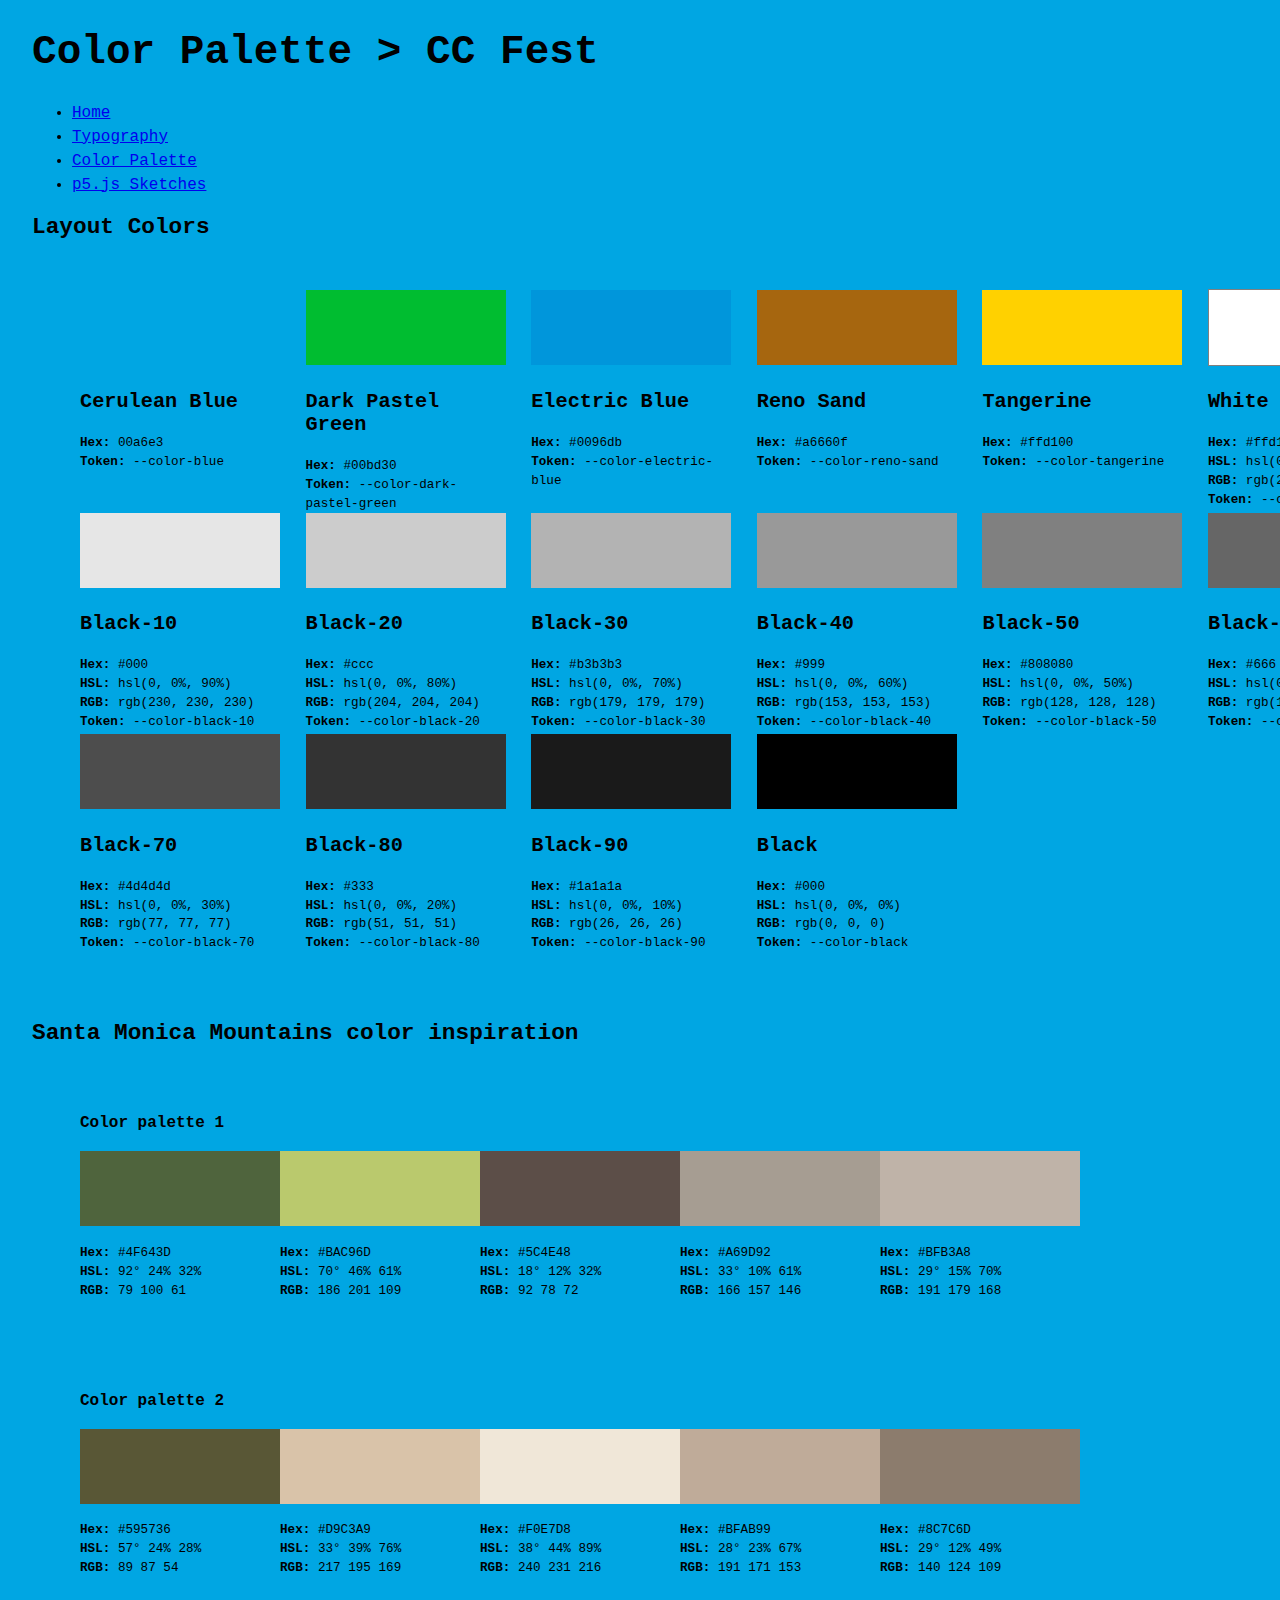
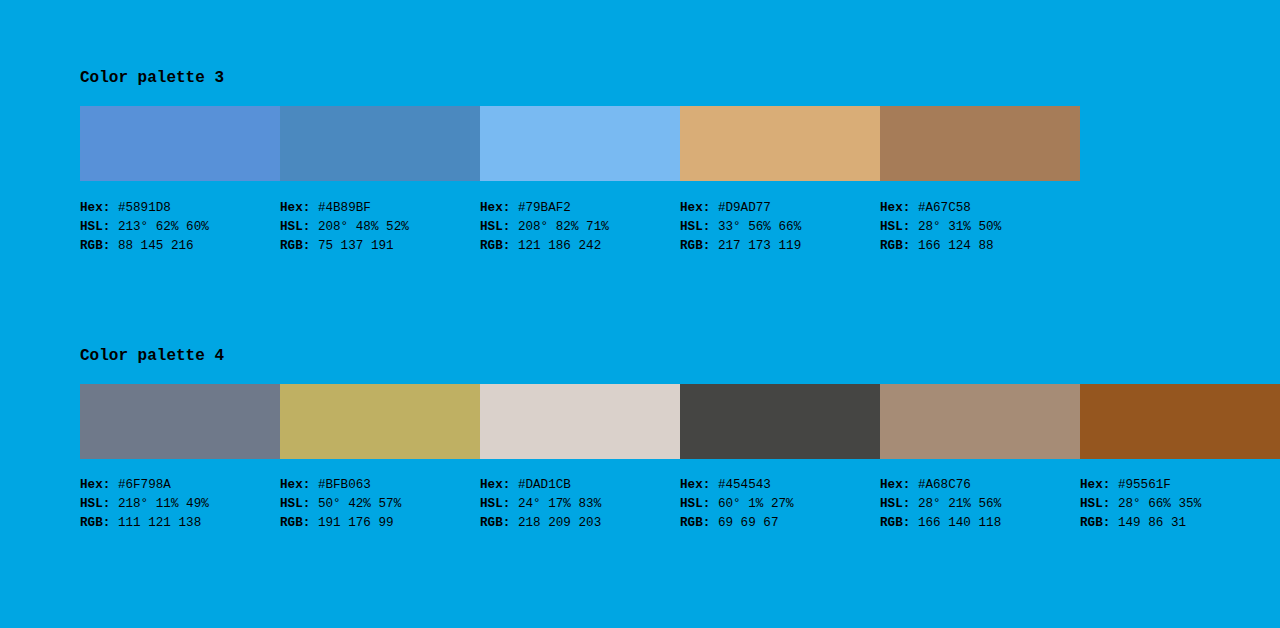
==== color.html @ f203b537 "🏐👙 Checkpoint ./color.html:1792996/14954 ./typography.html:1792996/10833 ./index.html:1792996/474 ./" ====
<!DOCTYPE html>
<html lang="en">

  <head>
    <title>Color Swatch Palette | CC Fest</title>
    <meta charset="utf-8" />
    <meta name="format-detection" content="telephone=no">
    <meta name="viewport" content="width=device-width, initial-scale=1.0" />
    <link rel="stylesheet" href="style.css" />

    <style type="text/css">
      h2:nth-of-type(2) {
        margin-top: 4em;
      }

      .palette-primary {
        display: grid;
        grid-gap: 2vw;
        grid-template-columns: repeat(6, 1fr);
        margin: 3rem;
      }

      .palette-secondary {
        display: grid;
        grid-template-columns: 1fr;
        grid-gap: 2vw;
        margin: 3rem;
      }

      .palette-secondary .palette {
        display: grid;
        row-gap: 2vw;
        grid-template-columns: repeat(6, 1fr);
        
      }

      .swatch {
        align-items: center;
        display: grid;
        grid-gap: 5px;
        grid-template-areas:
          "swatch"
          "values";
        grid-template-columns: 1fr;
        grid-template-rows: 1fr;
        margin-bottom: 1em;
      }

      .swatch:last-child {
        border-bottom: 0;
      }

      .swatch > div:first-child {
        grid-area: swatch;
        height: 75px;
        justify-self: left;
        width: 200px;
      }

      .swatch div:last-child {
        font-size: var(--font-size-x-small);
        grid-area: values;
        height: 100px;
      }


      figure, figcaption {
        margin: 0;
        padding: 0;
      }

      figure img {
        max-width: 300px;
      }

    </style>
  </head>

  <body>
      <header>
          <h1>Color Palette > CC Fest</h1>
          
        </header>
        
        <nav>
          <ul>
            <li><a href="index.html">Home</a></li>
            <li><a href="typography.html">Typography</a></li>
            <li><a href="color.html">Color Palette</a></li>
            <li><a href="sketch.html">p5.js Sketches</a></li>
          </ul>
        </nav>


    <main>

      <h2>Layout Colors</h2>
      
      <div class="palette-primary">

          <div class="swatch">
          <div style="background: var(--color-blue);"></div>
          <div>
            <h3>Cerulean Blue</h3>
            <p><b>Hex: </b>00a6e3<br>
              <b>Token:</b> --color-blue</p>
          </div>
          </div>

          <div class="swatch">
          <div style="background: var(--color-dark-pastel-green);"></div>
          <div>
            <h3>Dark Pastel Green</h3>
            <p><b>Hex: </b>#00bd30<br>
              <b>Token:</b> --color-dark-pastel-green</p>
          </div>
          </div>
        
          <div class="swatch">
          <div style="background: var(--color-electric-blue);"></div>
          <div>
            <h3>Electric Blue</h3>
            <p><b>Hex: </b>#0096db<br>
              <b>Token:</b> --color-electric-blue</p>
          </div>
          </div>
        
          <div class="swatch">
          <div style="background: var(--color-reno-sand);"></div>
          <div>
            <h3>Reno Sand</h3>
            <p><b>Hex: </b>#a6660f<br>
              <b>Token:</b> --color-reno-sand</p>
          </div>
          </div>

          <div class="swatch">
          <div class="swatch--white" style="background: var(--color-tangerine);">
          </div>
          <div>
            <h3>Tangerine</h3>
            <p><b>Hex: </b>#ffd100<br>
              <b>Token:</b> --color-tangerine</p>
          </div>
          </div>

          <div class="swatch">
          <div class="swatch--white" style="background: var(--color-white);border: 1px solid var(--color-black-50);">
          </div>
          <div>
            <h3>White</h3>
            <p><b>Hex: </b>#ffd100<br>
              <b>HSL: </b>hsl(0, 0%, 100%)<br>
              <b>RGB: </b>rgb(255, 255, 255)<br>
              <b>Token:</b> --color-tangerine</p>
          </div>
          </div>

          <div class="swatch">
          <div style="background: var(--color-black-10);"></div>
          <div>
            <h3>Black-10</h3>
            <p><b>Hex: </b>#000<br>
              <b>HSL: </b>hsl(0, 0%, 90%)<br>
              <b>RGB: </b>rgb(230, 230, 230)<br>
              <b>Token:</b> --color-black-10</p>
          </div>
          </div>
        
          <div class="swatch">
          <div style="background: var(--color-black-20);"></div>
          <div>
            <h3>Black-20</h3>
            <p><b>Hex: </b>#ccc<br>
              <b>HSL: </b>hsl(0, 0%, 80%)<br>
              <b>RGB: </b>rgb(204, 204, 204)<br>
              <b>Token:</b> --color-black-20</p>
          </div>
          </div>

          <div class="swatch">
          <div style="background: var(--color-black-30);"></div>
          <div>
            <h3>Black-30</h3>
            <p><b>Hex: </b>#b3b3b3<br>
              <b>HSL: </b>hsl(0, 0%, 70%)<br>
              <b>RGB: </b>rgb(179, 179, 179)<br>
              <b>Token:</b> --color-black-30</p>
          </div>
          </div>

          <div class="swatch">
          <div style="background: var(--color-black-40);"></div>
          <div>
            <h3>Black-40</h3>
            <p><b>Hex: </b>#999<br>
              <b>HSL: </b>hsl(0, 0%, 60%)<br>
              <b>RGB: </b>rgb(153, 153, 153)<br>
              <b>Token:</b> --color-black-40</p>
          </div>
          </div>

          <div class="swatch">
          <div style="background: var(--color-black-50);"></div>
          <div>
            <h3>Black-50</h3>
            <p><b>Hex: </b>#808080<br>
              <b>HSL: </b>hsl(0, 0%, 50%)<br>
              <b>RGB: </b>rgb(128, 128, 128)<br>
              <b>Token:</b> --color-black-50</p>
          </div>
          </div>

          <div class="swatch">
          <div style="background: var(--color-black-60);"></div>
          <div>
            <h3>Black-60</h3>
            <p><b>Hex: </b>#666<br>
              <b>HSL: </b>hsl(0, 0%, 40%)<br>
              <b>RGB: </b>rgb(102, 102, 102)<br>
              <b>Token:</b> --color-black-40</p>
          </div>
          </div>

          <div class="swatch">
          <div style="background: var(--color-black-70);"></div>
          <div>
            <h3>Black-70</h3>
            <p><b>Hex: </b>#4d4d4d<br>
              <b>HSL: </b>hsl(0, 0%, 30%)<br>
              <b>RGB: </b>rgb(77, 77, 77)<br>
              <b>Token:</b> --color-black-70</p>
          </div>
          </div>

          <div class="swatch">
          <div style="background: var(--color-black-80);"></div>
          <div>
            <h3>Black-80</h3>
            <p><b>Hex: </b>#333<br>
              <b>HSL: </b>hsl(0, 0%, 20%)<br>
              <b>RGB: </b>rgb(51, 51, 51)<br>
              <b>Token:</b> --color-black-80</p>
          </div>
          </div>

          <div class="swatch">
          <div style="background: var(--color-black-90);"></div>
          <div>
            <h3>Black-90</h3>
            <p><b>Hex: </b>#1a1a1a<br>
              <b>HSL: </b>hsl(0, 0%, 10%)<br>
              <b>RGB: </b>rgb(26, 26, 26)<br>
              <b>Token:</b> --color-black-90</p>
          </div>
          </div>

          <div class="swatch">
          <div style="background: var(--color-black);"></div>
          <div>
            <h3>Black</h3>
            <p><b>Hex: </b>#000<br>
              <b>HSL: </b>hsl(0, 0%, 0%)<br>
              <b>RGB: </b>rgb(0, 0, 0)<br>
              <b>Token:</b> --color-black</p>
          </div>
          </div>

      </div>
 

      <h2>Santa Monica Mountains color inspiration</h2>
      <div class="palette-secondary">
      
      <figure>
        <img src="assets/sm-colors-1.jpg" alt="" />
        <figcaption>
          <p><b>Color palette 1</b></p>
          <section class="palette">
            <div class="swatch">
              <div style="background: #4F643D;"></div>
              <div>
                <p> <b>Hex: </b>#4F643D<br>
                  <b>HSL: </b>92° 24% 32%<br>
                  <b>RGB: </b>79 100 61</p>
              </div>
            </div>
            <div class="swatch">
              <div style="background: #BAC96D;"></div>
              <div>
                <p> <b>Hex: </b>#BAC96D<br>
                  <b>HSL: </b>70° 46% 61%<br>
                  <b>RGB: </b>186 201 109 </p>
              </div>
            </div>
            <div class="swatch">
              <div style="background: #5C4E48;"></div>
              <div>
                <p> <b>Hex: </b>#5C4E48<br>
                  <b>HSL: </b>18° 12% 32%<br>
                  <b>RGB: </b>92 78 72</p>
              </div>
            </div>
            <div class="swatch">
              <div style="background: #A69D92;"></div>
              <div>
                <p><b>Hex: </b>#A69D92<br>
                  <b>HSL: </b>33° 10% 61%<br>
                  <b>RGB: </b>166 157 146</p>
              </div>
            </div>
            <div class="swatch">
              <div style="background: #BFB3A8;"></div>
              <div>
                <p> <b>Hex: </b>#BFB3A8<br>
                  <b>HSL: </b>29° 15% 70%<br>
                  <b>RGB: </b>191 179 168</p>
              </div>
            </div>
          </section>
        </figcaption>
      </figure>
     
      <figure>
        <img src="assets/sm-colors-2.jpg" alt="">
        <figcaption>
          <p><b>Color palette 2</b></p>
          <section class="palette">
            <div class="swatch">
              <div style="background: #595736;"></div>
              <div>
                <p><b>Hex: </b>#595736<br>
                  <b>HSL: </b>57° 24% 28%<br>
                  <b>RGB: </b>89 87 54</p>
              </div>
            </div>
            <div class="swatch">
              <div style="background: #D9C3A9;"></div>
              <div>
                <p> <b>Hex: </b>#D9C3A9<br>
                  <b>HSL: </b>33° 39% 76%<br>
                  <b>RGB: </b>217 195 169</p>
              </div>
            </div>
            <div class="swatch">
              <div style="background: #F0E7D8;"></div>
              <div>
                <p> <b>Hex: </b>#F0E7D8<br>
                  <b>HSL: </b>38° 44% 89%<br>
                  <b>RGB: </b>240 231 216</p>
              </div>
            </div>
            <div class="swatch">
              <div style="background: #BFAB99;"></div>
              <div>
                <p> <b>Hex: </b>#BFAB99<br>
                  <b>HSL: </b>28° 23% 67%<br>
                  <b>RGB: </b>191 171 153</p>
              </div>
            </div>
            <div class="swatch">
              <div style="background: #8C7C6D;"></div>
              <div>
                <p><b>Hex: </b>#8C7C6D<br>
                  <b>HSL: </b>29° 12% 49%<br>
                  <b>RGB: </b>140 124 109</p>
              </div>
            </div>
          </section>
        </figcaption>
      </figure>
     
      <figure>
        <img src="assets/sm-colors-3.jpg" alt="">
        <figcaption>
          <p><b>Color palette 3</b></p>
          <section class="palette">
            <div class="swatch">
              <div style="background: #5891D8;"></div>
              <div>
                <p> <b>Hex: </b>#5891D8<br>
                  <b>HSL: </b>213° 62% 60%<br>
                  <b>RGB: </b>88 145 216</p>
              </div>
            </div>
            <div class="swatch">
              <div style="background: #4B89BF;"></div>
              <div>
                <p><b>Hex: </b>#4B89BF<br>
                  <b>HSL: </b>208° 48% 52%<br>
                  <b>RGB: </b>75 137 191</p>
              </div>
            </div>
            <div class="swatch">
              <div style="background: #79BAF2;"></div>
              <div>
                <p><b>Hex: </b>#79BAF2<br>
                  <b>HSL: </b>208° 82% 71%<br>
                  <b>RGB: </b>121 186 242</p>
              </div>
            </div>
            <div class="swatch">
              <div style="background: #D9AD77;"></div>
              <div>
                <p><b>Hex: </b>#D9AD77<br>
                  <b>HSL: </b>33° 56% 66%<br>
                  <b>RGB: </b>217 173 119</p>
              </div>
            </div>
            <div class="swatch">
              <div style="background: #A67C58;"></div>
              <div>
                <p><b>Hex: </b>#A67C58<br>
                  <b>HSL: </b>28° 31% 50%<br>
                  <b>RGB: </b>166 124 88</p>
              </div>
            </div>
          </section>
        </figcaption>
      </figure>

      <figure>
        <img src="assets/sm-colors-4.jpg" alt="">
        <figcaption>
          <p><b>Color palette 4</b></p>
          <section class="palette">
            <div class="swatch">
              <div style="background: #6F798a;"></div>
              <div>
                <p><b>Hex: </b>#6F798A<br>
                  <b>HSL: </b>218° 11% 49%<br>
                  <b>RGB: </b>111 121 138 </p>
              </div>
            </div>
            <div class="swatch">
              <div style="background: #BFB063;"></div>
              <div>
                <p><b>Hex: </b>#BFB063<br>
                  <b>HSL: </b>50° 42% 57%<br>
                  <b>RGB: </b>191 176 99</p>
              </div>
            </div>
            <div class="swatch">
              <div style="background: #DAD1CB;"></div>
              <div>
                <p><b>Hex: </b>#DAD1CB<br>
                  <b>HSL: </b>24° 17% 83%<br>
                  <b>RGB: </b>218 209 203 </p>
              </div>
            </div>
            <div class="swatch">
              <div style="background: #454543;"></div>
              <div>
                <p><b>Hex: </b>#454543<br>
                  <b>HSL: </b>60° 1% 27%<br>
                  <b>RGB: </b>69 69 67</p>
              </div>
            </div>
            <div class="swatch">
              <div style="background: #A68C76;"></div>
              <div>
                <p><b>Hex: </b>#A68C76<br>
                  <b>HSL: </b>28° 21% 56%<br>
                  <b>RGB: </b>166 140 118 </p>
              </div>
            </div>
            <div class="swatch">
              <div style="background: #95561F;"></div>
              <div>
                <p><b>Hex: </b>#95561F<br>
                  <b>HSL: </b>28° 66% 35%<br>
                  <b>RGB: </b>149 86 31</p>
              </div>
            </div>
          </section>
        </figcaption>
      </figure>

    </main>


  </body>

</html>
---- style.css ----
@charset "UTF-8";

:root {

  --color-blue: #00a6e3;
  --color-lilac: #e8e8e8;
  --color-electric-blue: #0096db;
  --color-concord: #7d7d7d;
  --color-tangerine: #ffd100;
  --color-dark-pastel-green: #00bd30;
  --color-reno-sand: #a6660f;
  --color-golden-yellow: #ffde00;

  --color-black: #000;
  --color-black-90: #1a1a1a;
  --color-black-80: #333;
  --color-black-70: #4d4d4d;
  --color-black-60: #666;
  --color-black-50: #808080;
  --color-black-40: #999;
  --color-black-30: #b3b3b3;
  --color-black-20: #ccc;
  --color-black-10: #e6e6e6;
  --color-white: #fff;
  
  /* --font-family: 'Nunito', Helvetica, Arial, sans-serif; */
  --font-family: var(--font-family-mono);
  --font-family-display: var(--font-family-mono);
  --font-family-system: -apple-system, BlinkMacSystemFont, "helvetica neue", helvetica, Ubuntu, roboto, noto, segoe ui, arial, sans-serif;
  --font-family-mono: Menlo, Consolas, Monaco, "Liberation Mono", "Lucida Console", monospace;
  
  --font-weight-thin: 200;
  --font-weight-light: 300;
  --font-weight: 400;
  --font-weight-medium: 500;
  --font-weight-semi-bold: 600;
  --font-weight-bold: 700;
  --font-weight-xbold: 800;
  --font-weight-black: 900;
  
  /* Type scale  major second */
  --text-scale-ratio: 1.125;

  --font-size-xxxx-display: 4.624rem;
  --font-size-xxx-display: 4.11rem;
  --font-size-xx-display: 3.653rem;
  --font-size-x-display: 2.887rem;
  --font-size-display: 2.566rem;
  --font-size-xxxx-large: 2.027rem;
  --font-size-xxx-large: 1.802rem;
  --font-size-xx-large: 1.602rem;
  --font-size-x-large: 1.424rem;
  --font-size-large: 1.266rem;
  --font-size-medium: 1.125rem;
  --font-size: 1rem;
  --font-size-small: 0.889rem;
  --font-size-x-small: 0.79rem;

  
  --line-height-text: 1.5;
  --line-height-display: 1.125;
  --line-height-alt: 1.25;
  --line-height: 1;
  
  --border-radius-x-small: .25rem;
  --border-radius-small: .5rem;
  --border-radius-medium: .75rem;
  --border-radius-large: 1rem;
  --border-radius-circle: 50%;
  

  --border-width-hairline: 1px;
  --border-width-thin: 2px;
  --border-width-thick: 4px;
  --border: var(--border-width-hairline) solid var(--blue);
  --border-thick-gold: var(--border-width-thick) solid var(--gold);
    
  --max-width: 90rem;
  --min-width: 60rem;
  --spacing-x-small: .25rem;
  --spacing-small: .5rem;
  --spacing: .75rem;
  --spacing-medium: 1rem;
  --spacing-large: 1.5rem;
  --spacing-xx-small: .125rem;
  --spacing-x-large: 2rem;
  --spacing-xx-large: 3rem;
  
  --bp-x-small: 18.75em;
  --bp-small: 30em;
  --bp-medium: 48em;
  --bp-large: 64em;
  --bp-x-large: 75em;
  --bp-xx-large: 87.5rem;

  --duration-default: 0.25s;
  --duration-long: 5s;
}

*,
*::before,
*::after {
  box-sizing: inherit;
}

body {
  color: var(--black-80);
  font-family: var(--font-family);
  font-size: var(--font-size);
  line-height: var(--line-height-text);
  margin: var(--spacing-x-large);
  max-width: var(--max-width);
  min-height: 100vh;
  scroll-behavior: smooth;
  text-rendering: optimizeSpeed;
  background: var(--color-blue);
  
}

h1,
h2,
h3,
h4,
h5,
h6 {
  font-weight: var(--font-weight-bold);
}

h1 {
  font-size: var(--font-size-display);
  line-height: var(--line-height);
}

h2 {
  font-size: var(--font-size-x-large);
  line-height: var(--line-height-display);
}

h3 {
  font-size: var(--font-size-large);
  line-height: var(--line-height-display);
}

h4 {
  font-size: var(--font-size-medium);
}

h5 {
  font-size: var(--font-size);
  line-height: var(--line-height-text);
}

h6 {
  font-size: var(--font-size-small);
  line-height: var(--line-height-text);
}

p {
  line-height: var(--line-height-text);
}

hr {
  color: var(--black-10);
}

ul,
ol {
  line-height: var(--line-height-text);
}

figure {
  margin: 0;
  padding: 0;
}

img {
  max-width: 100%;
  display: block;
}
   
small {
  font-size: var(--font-size-x-small);
}

code,
pre {
  font-family: var(--font-family-mono);
}

input,
button,
textarea,
select {
  font: inherit;
}

/* Remove all animations and transitions for people that prefer not to see them */
@media (prefers-reduced-motion: reduce) {
  * {
    animation-duration: 0.01ms !important;
    animation-iteration-count: 1 !important;
    transition-duration: 0.01ms !important;
    scroll-behavior: auto !important;
  }
}

.type-sample {
  font-size: var(--font-size-display);
}


.thin {
  font-weight: var(--font-weight-thin);
}

.light {
  font-weight: var(--font-weight-light);
}

.regular {
  font-weight: var(--font-weight);
}

.medium {
  font-weight: var(--font-weight-medium);
}

.semi-bold {
  font-weight: var(--font-weight-semi-bold);
}

.bold {
  font-weight: var(--font-weight-bold);
}

.xbold {
  font-weight: var(--font-weight-xbold);
}

.black {
  font-weight: var(--font-weight-black);
}

.italic {
  font-style: italic;
}
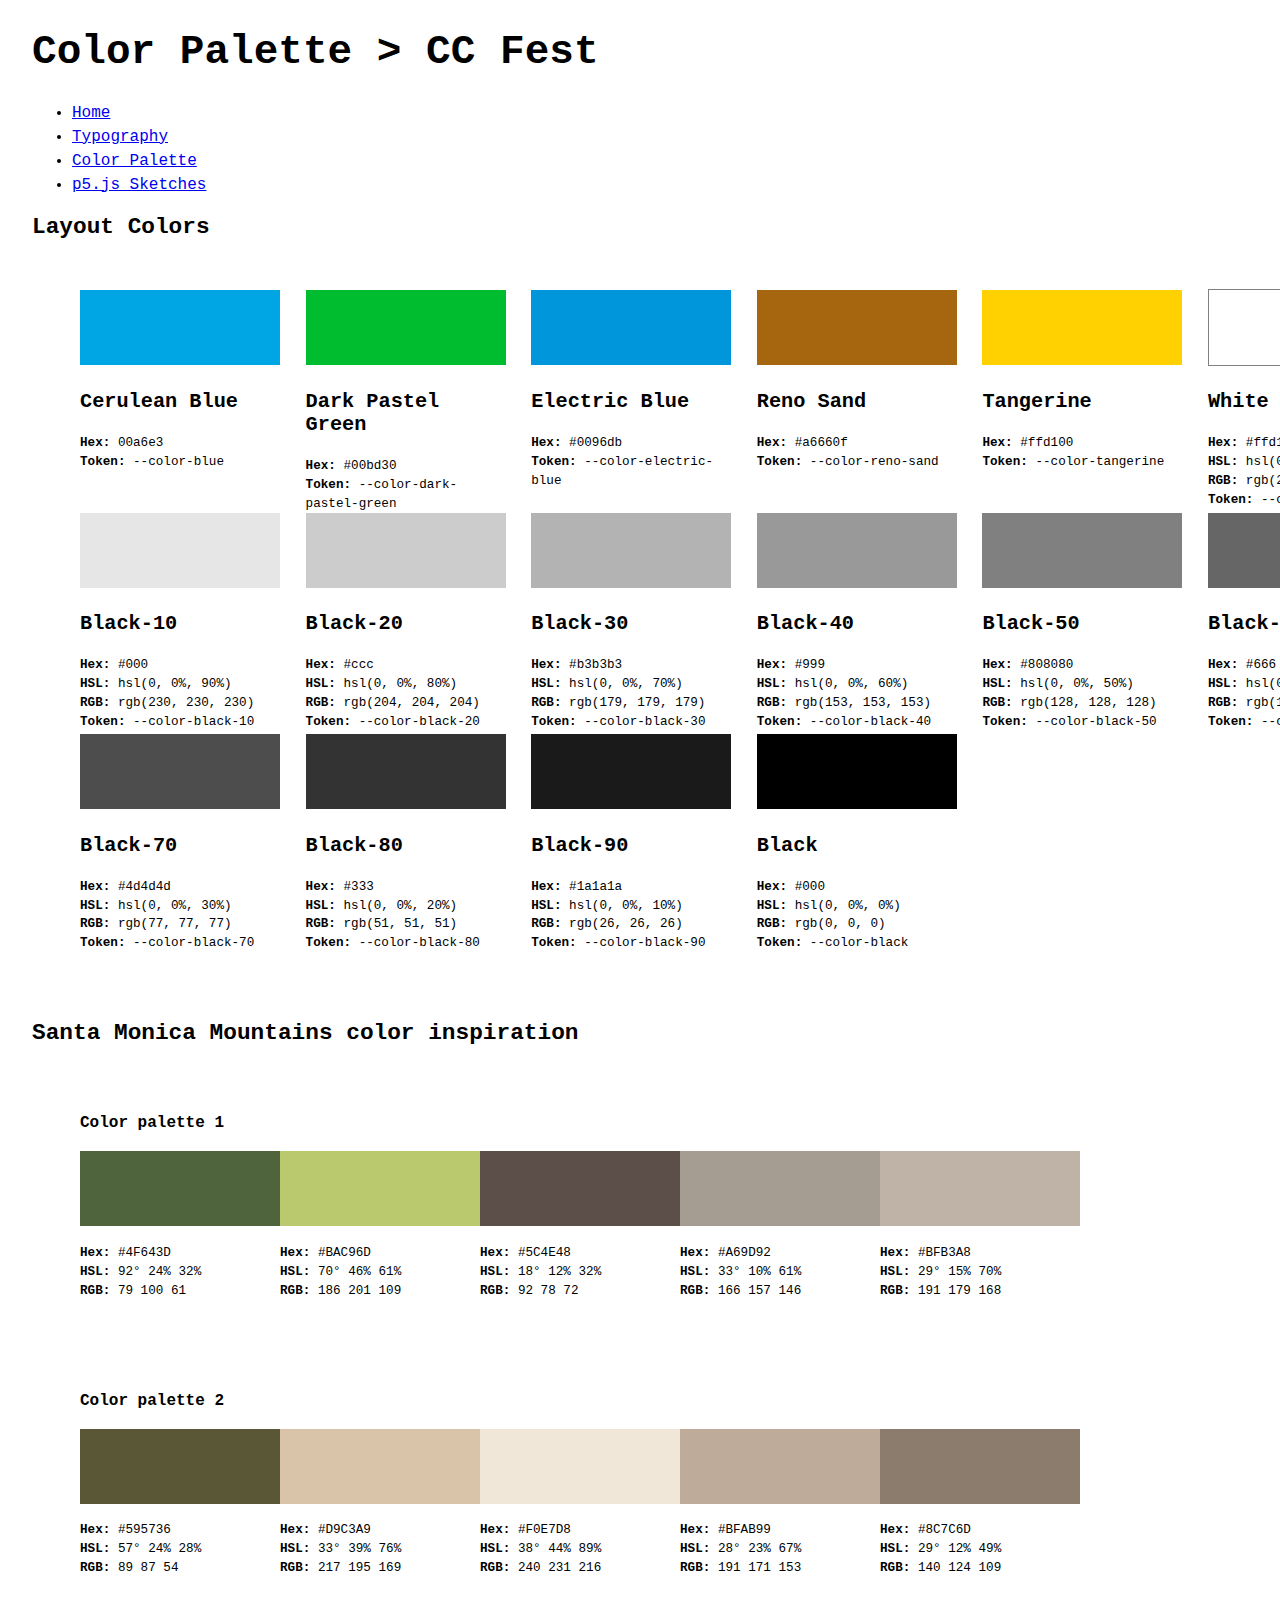
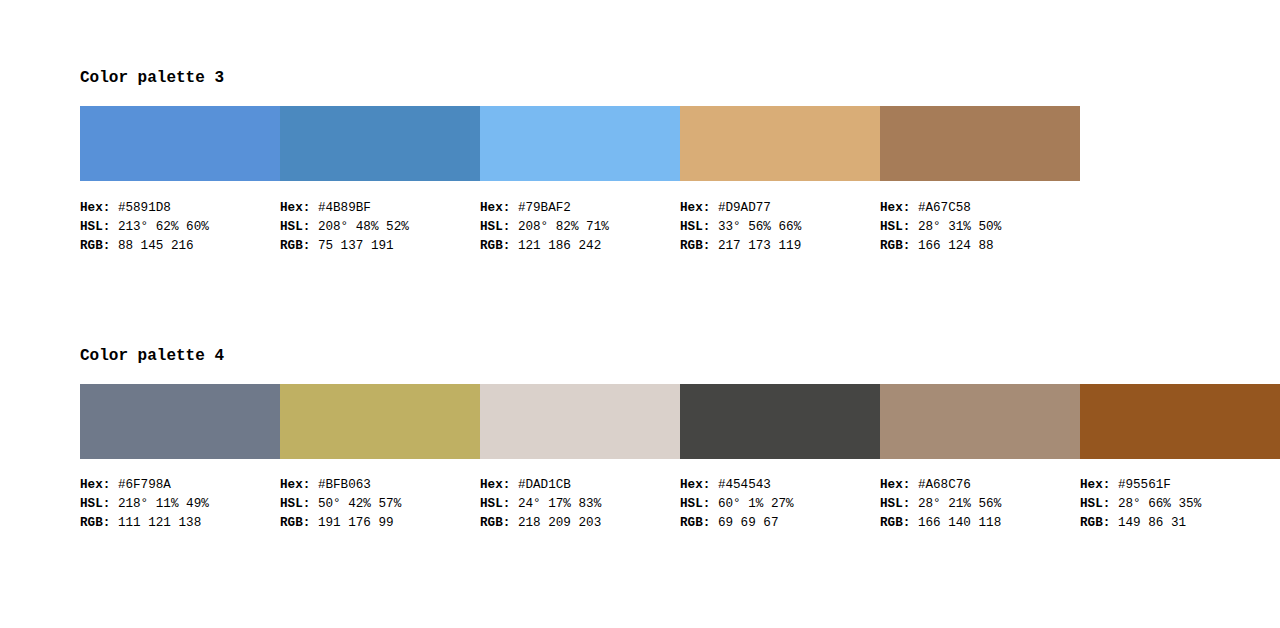
==== commit 10eeca92: "🏵🛀 Checkpoint ./color.html:1792996/528 ./index.html:1792996/109 ./style.css:1792996/9 ./sketch.js:17" ====
--- a/color.html
+++ b/color.html
@@ -9,6 +9,11 @@
     <link rel="stylesheet" href="style.css" />
 
     <style type="text/css">
+      
+      body {
+        background-color: white;
+      }
+      
       h2:nth-of-type(2) {
         margin-top: 4em;
       }
@@ -273,7 +278,7 @@
       <div class="palette-secondary">
       
       <figure>
-        <img src="assets/sm-colors-1.jpg" alt="" />
+        <img src="https://cdn.glitch.com/876953c2-09db-4226-b06b-2fb6fe7bff8a%2Fsm-colors-1.jpg?v=1572201850904" alt="" />
         <figcaption>
           <p><b>Color palette 1</b></p>
           <section class="palette">
@@ -322,7 +327,7 @@
       </figure>
      
       <figure>
-        <img src="assets/sm-colors-2.jpg" alt="">
+        <img src="https://cdn.glitch.com/876953c2-09db-4226-b06b-2fb6fe7bff8a%2Fsm-colors-2.jpg?v=1572201858104" alt="">
         <figcaption>
           <p><b>Color palette 2</b></p>
           <section class="palette">
@@ -371,7 +376,7 @@
       </figure>
      
       <figure>
-        <img src="assets/sm-colors-3.jpg" alt="">
+        <img src="https://cdn.glitch.com/876953c2-09db-4226-b06b-2fb6fe7bff8a%2Fsm-colors-3.jpg?v=1572201872097" alt="">
         <figcaption>
           <p><b>Color palette 3</b></p>
           <section class="palette">
@@ -420,7 +425,7 @@
       </figure>
 
       <figure>
-        <img src="assets/sm-colors-4.jpg" alt="">
+        <img src="https://cdn.glitch.com/876953c2-09db-4226-b06b-2fb6fe7bff8a%2Fsm-colors-4.jpg?v=1572201884287" alt="">
         <figcaption>
           <p><b>Color palette 4</b></p>
           <section class="palette">
--- a/style.css
+++ b/style.css
@@ -113,7 +113,7 @@
   min-height: 100vh;
   scroll-behavior: smooth;
   text-rendering: optimizeSpeed;
-  background: var(--color-blue);
+  background: var(--color-white);
   
 }
 
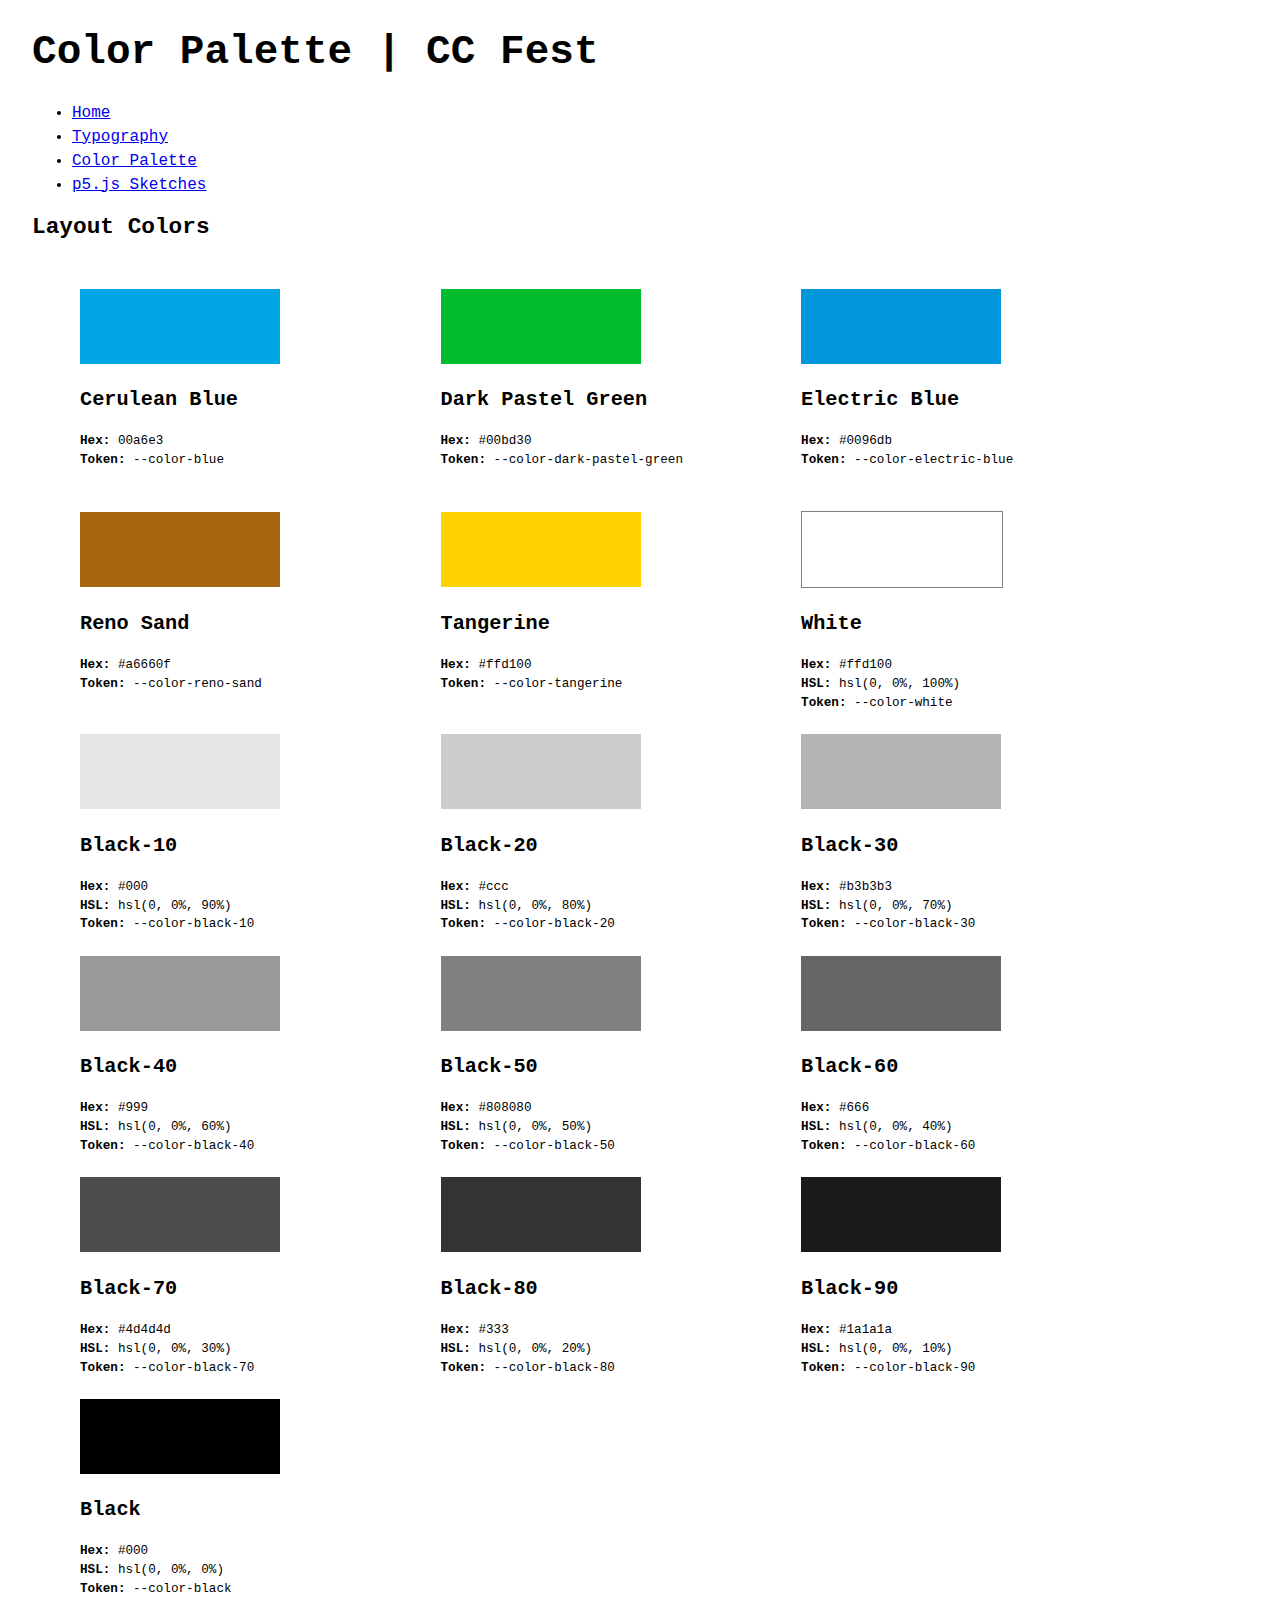
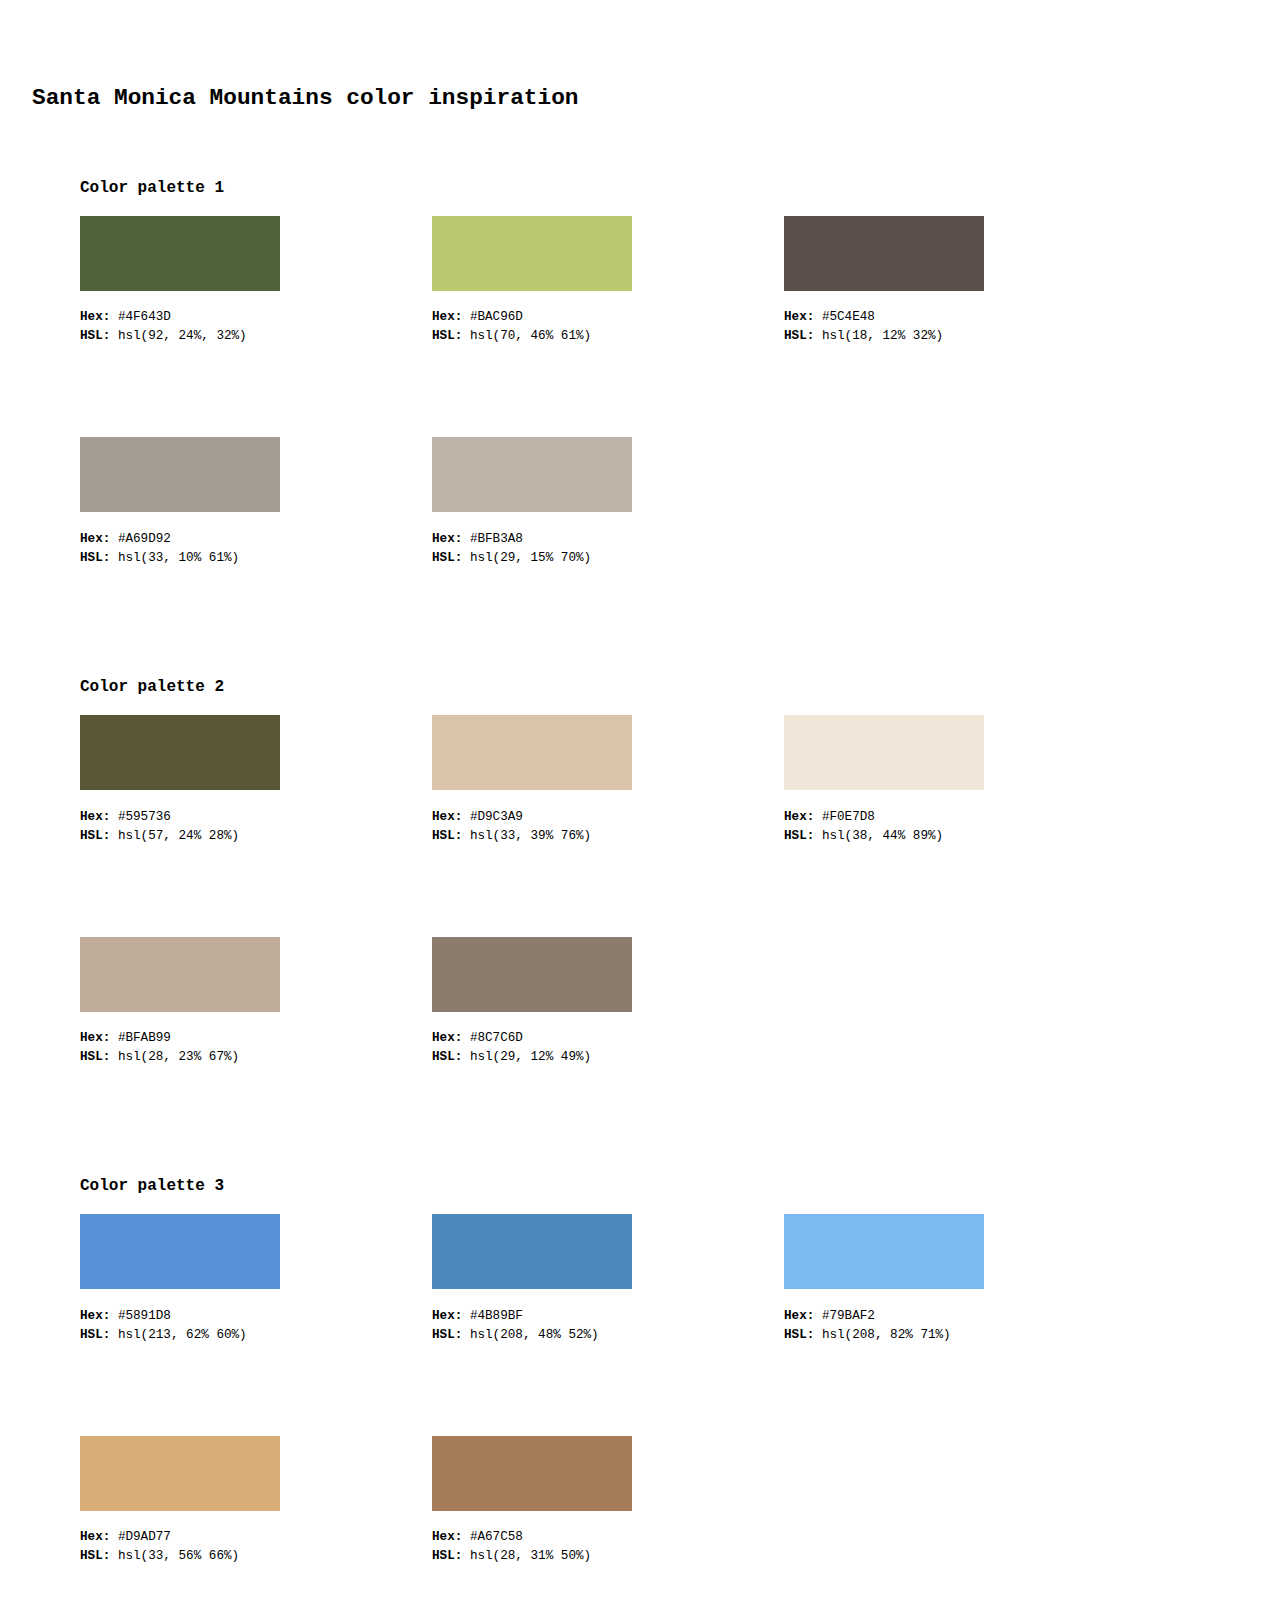
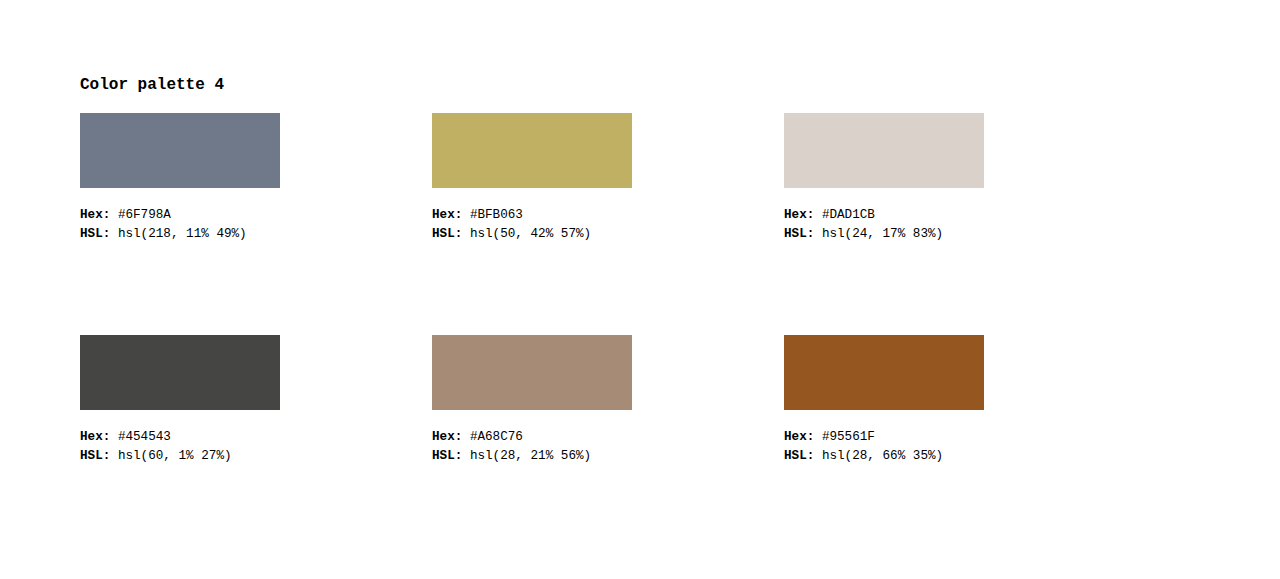
==== commit 967b59e0: "🕍🌶 Updated color page with Glitch" ====
--- a/color.html
+++ b/color.html
@@ -1,19 +1,18 @@
 <!DOCTYPE html>
 <html lang="en">
-
   <head>
     <title>Color Swatch Palette | CC Fest</title>
     <meta charset="utf-8" />
-    <meta name="format-detection" content="telephone=no">
+    <meta name="format-detection" content="telephone=no" />
     <meta name="viewport" content="width=device-width, initial-scale=1.0" />
     <link rel="stylesheet" href="style.css" />
 
     <style type="text/css">
-      
       body {
-        background-color: white;
-      }
-      
+        background-color: var(--color-white);
+        max-width: 90vw;
+      }
+
       h2:nth-of-type(2) {
         margin-top: 4em;
       }
@@ -21,7 +20,7 @@
       .palette-primary {
         display: grid;
         grid-gap: 2vw;
-        grid-template-columns: repeat(6, 1fr);
+        grid-template-columns: repeat(auto-fill, minmax(300px, 1fr));
         margin: 3rem;
       }
 
@@ -35,7 +34,7 @@
       .palette-secondary .palette {
         display: grid;
         row-gap: 2vw;
-        grid-template-columns: repeat(6, 1fr);
+        grid-template-columns: repeat(auto-fill, minmax(300px, 1fr));
         
       }
 
@@ -68,8 +67,8 @@
         height: 100px;
       }
 
-
-      figure, figcaption {
+      figure,
+      figcaption {
         margin: 0;
         padding: 0;
       }
@@ -77,413 +76,466 @@
       figure img {
         max-width: 300px;
       }
-
     </style>
   </head>
 
   <body>
-      <header>
-          <h1>Color Palette > CC Fest</h1>
-          
-        </header>
-        
-        <nav>
-          <ul>
-            <li><a href="index.html">Home</a></li>
-            <li><a href="typography.html">Typography</a></li>
-            <li><a href="color.html">Color Palette</a></li>
-            <li><a href="sketch.html">p5.js Sketches</a></li>
-          </ul>
-        </nav>
-
+    <header>
+      <h1>Color Palette | CC Fest</h1>
+    </header>
+
+    <nav>
+      <ul>
+        <li><a href="index.html">Home</a></li>
+        <li><a href="typography.html">Typography</a></li>
+        <li><a href="color.html">Color Palette</a></li>
+        <li><a href="sketch.html">p5.js Sketches</a></li>
+      </ul>
+    </nav>
 
     <main>
-
       <h2>Layout Colors</h2>
-      
+
       <div class="palette-primary">
-
-          <div class="swatch">
+        <div class="swatch">
           <div style="background: var(--color-blue);"></div>
           <div>
             <h3>Cerulean Blue</h3>
-            <p><b>Hex: </b>00a6e3<br>
-              <b>Token:</b> --color-blue</p>
-          </div>
-          </div>
-
-          <div class="swatch">
+            <p>
+              <b>Hex: </b>00a6e3<br />
+              <b>Token:</b> --color-blue
+            </p>
+          </div>
+        </div>
+
+        <div class="swatch">
           <div style="background: var(--color-dark-pastel-green);"></div>
           <div>
             <h3>Dark Pastel Green</h3>
-            <p><b>Hex: </b>#00bd30<br>
-              <b>Token:</b> --color-dark-pastel-green</p>
-          </div>
-          </div>
-        
-          <div class="swatch">
+            <p>
+              <b>Hex: </b>#00bd30<br />
+              <b>Token:</b> --color-dark-pastel-green
+            </p>
+          </div>
+        </div>
+
+        <div class="swatch">
           <div style="background: var(--color-electric-blue);"></div>
           <div>
             <h3>Electric Blue</h3>
-            <p><b>Hex: </b>#0096db<br>
-              <b>Token:</b> --color-electric-blue</p>
-          </div>
-          </div>
-        
-          <div class="swatch">
+            <p>
+              <b>Hex: </b>#0096db<br />
+              <b>Token:</b> --color-electric-blue
+            </p>
+          </div>
+        </div>
+
+        <div class="swatch">
           <div style="background: var(--color-reno-sand);"></div>
           <div>
             <h3>Reno Sand</h3>
-            <p><b>Hex: </b>#a6660f<br>
-              <b>Token:</b> --color-reno-sand</p>
-          </div>
-          </div>
-
-          <div class="swatch">
-          <div class="swatch--white" style="background: var(--color-tangerine);">
-          </div>
+            <p>
+              <b>Hex: </b>#a6660f<br />
+              <b>Token:</b> --color-reno-sand
+            </p>
+          </div>
+        </div>
+
+        <div class="swatch">
+          <div style="background: var(--color-tangerine);"></div>
           <div>
             <h3>Tangerine</h3>
-            <p><b>Hex: </b>#ffd100<br>
-              <b>Token:</b> --color-tangerine</p>
-          </div>
-          </div>
-
-          <div class="swatch">
-          <div class="swatch--white" style="background: var(--color-white);border: 1px solid var(--color-black-50);">
-          </div>
+            <p>
+              <b>Hex: </b>#ffd100<br />
+              <b>Token:</b> --color-tangerine
+            </p>
+          </div>
+        </div>
+
+        <div class="swatch">
+          <div
+            style="background: var(--color-white);border: 1px solid var(--color-black-50);"
+          ></div>
           <div>
             <h3>White</h3>
-            <p><b>Hex: </b>#ffd100<br>
-              <b>HSL: </b>hsl(0, 0%, 100%)<br>
-              <b>RGB: </b>rgb(255, 255, 255)<br>
-              <b>Token:</b> --color-tangerine</p>
-          </div>
-          </div>
-
-          <div class="swatch">
+            <p>
+              <b>Hex: </b>#ffd100<br />
+              <b>HSL: </b>hsl(0, 0%, 100%)<br />
+              <b>Token:</b> --color-white
+            </p>
+          </div>
+        </div>
+
+        <div class="swatch">
           <div style="background: var(--color-black-10);"></div>
           <div>
             <h3>Black-10</h3>
-            <p><b>Hex: </b>#000<br>
-              <b>HSL: </b>hsl(0, 0%, 90%)<br>
-              <b>RGB: </b>rgb(230, 230, 230)<br>
-              <b>Token:</b> --color-black-10</p>
-          </div>
-          </div>
-        
-          <div class="swatch">
+            <p>
+              <b>Hex: </b>#000<br />
+              <b>HSL: </b>hsl(0, 0%, 90%)<br />
+
+              <b>Token:</b> --color-black-10
+            </p>
+          </div>
+        </div>
+
+        <div class="swatch">
           <div style="background: var(--color-black-20);"></div>
           <div>
             <h3>Black-20</h3>
-            <p><b>Hex: </b>#ccc<br>
-              <b>HSL: </b>hsl(0, 0%, 80%)<br>
-              <b>RGB: </b>rgb(204, 204, 204)<br>
-              <b>Token:</b> --color-black-20</p>
-          </div>
-          </div>
-
-          <div class="swatch">
+            <p>
+              <b>Hex: </b>#ccc<br />
+              <b>HSL: </b>hsl(0, 0%, 80%)<br />
+
+              <b>Token:</b> --color-black-20
+            </p>
+          </div>
+        </div>
+
+        <div class="swatch">
           <div style="background: var(--color-black-30);"></div>
           <div>
             <h3>Black-30</h3>
-            <p><b>Hex: </b>#b3b3b3<br>
-              <b>HSL: </b>hsl(0, 0%, 70%)<br>
-              <b>RGB: </b>rgb(179, 179, 179)<br>
-              <b>Token:</b> --color-black-30</p>
-          </div>
-          </div>
-
-          <div class="swatch">
+            <p>
+              <b>Hex: </b>#b3b3b3<br />
+              <b>HSL: </b>hsl(0, 0%, 70%)<br />
+
+              <b>Token:</b> --color-black-30
+            </p>
+          </div>
+        </div>
+
+        <div class="swatch">
           <div style="background: var(--color-black-40);"></div>
           <div>
             <h3>Black-40</h3>
-            <p><b>Hex: </b>#999<br>
-              <b>HSL: </b>hsl(0, 0%, 60%)<br>
-              <b>RGB: </b>rgb(153, 153, 153)<br>
-              <b>Token:</b> --color-black-40</p>
-          </div>
-          </div>
-
-          <div class="swatch">
+            <p>
+              <b>Hex: </b>#999<br />
+              <b>HSL: </b>hsl(0, 0%, 60%)<br />
+
+              <b>Token:</b> --color-black-40
+            </p>
+          </div>
+        </div>
+
+        <div class="swatch">
           <div style="background: var(--color-black-50);"></div>
           <div>
             <h3>Black-50</h3>
-            <p><b>Hex: </b>#808080<br>
-              <b>HSL: </b>hsl(0, 0%, 50%)<br>
-              <b>RGB: </b>rgb(128, 128, 128)<br>
-              <b>Token:</b> --color-black-50</p>
-          </div>
-          </div>
-
-          <div class="swatch">
+            <p>
+              <b>Hex: </b>#808080<br />
+              <b>HSL: </b>hsl(0, 0%, 50%)<br />
+
+              <b>Token:</b> --color-black-50
+            </p>
+          </div>
+        </div>
+
+        <div class="swatch">
           <div style="background: var(--color-black-60);"></div>
           <div>
             <h3>Black-60</h3>
-            <p><b>Hex: </b>#666<br>
-              <b>HSL: </b>hsl(0, 0%, 40%)<br>
-              <b>RGB: </b>rgb(102, 102, 102)<br>
-              <b>Token:</b> --color-black-40</p>
-          </div>
-          </div>
-
-          <div class="swatch">
+            <p>
+              <b>Hex: </b>#666<br />
+              <b>HSL: </b>hsl(0, 0%, 40%)<br />
+
+              <b>Token:</b> --color-black-60
+            </p>
+          </div>
+        </div>
+
+        <div class="swatch">
           <div style="background: var(--color-black-70);"></div>
           <div>
             <h3>Black-70</h3>
-            <p><b>Hex: </b>#4d4d4d<br>
-              <b>HSL: </b>hsl(0, 0%, 30%)<br>
-              <b>RGB: </b>rgb(77, 77, 77)<br>
-              <b>Token:</b> --color-black-70</p>
-          </div>
-          </div>
-
-          <div class="swatch">
+            <p>
+              <b>Hex: </b>#4d4d4d<br />
+              <b>HSL: </b>hsl(0, 0%, 30%)<br />
+
+              <b>Token:</b> --color-black-70
+            </p>
+          </div>
+        </div>
+
+        <div class="swatch">
           <div style="background: var(--color-black-80);"></div>
           <div>
             <h3>Black-80</h3>
-            <p><b>Hex: </b>#333<br>
-              <b>HSL: </b>hsl(0, 0%, 20%)<br>
-              <b>RGB: </b>rgb(51, 51, 51)<br>
-              <b>Token:</b> --color-black-80</p>
-          </div>
-          </div>
-
-          <div class="swatch">
+            <p>
+              <b>Hex: </b>#333<br />
+              <b>HSL: </b>hsl(0, 0%, 20%)<br />
+
+              <b>Token:</b> --color-black-80
+            </p>
+          </div>
+        </div>
+
+        <div class="swatch">
           <div style="background: var(--color-black-90);"></div>
           <div>
             <h3>Black-90</h3>
-            <p><b>Hex: </b>#1a1a1a<br>
-              <b>HSL: </b>hsl(0, 0%, 10%)<br>
-              <b>RGB: </b>rgb(26, 26, 26)<br>
-              <b>Token:</b> --color-black-90</p>
-          </div>
-          </div>
-
-          <div class="swatch">
+            <p>
+              <b>Hex: </b>#1a1a1a<br />
+              <b>HSL: </b>hsl(0, 0%, 10%)<br />
+
+              <b>Token:</b> --color-black-90
+            </p>
+          </div>
+        </div>
+
+        <div class="swatch">
           <div style="background: var(--color-black);"></div>
           <div>
             <h3>Black</h3>
-            <p><b>Hex: </b>#000<br>
-              <b>HSL: </b>hsl(0, 0%, 0%)<br>
-              <b>RGB: </b>rgb(0, 0, 0)<br>
-              <b>Token:</b> --color-black</p>
-          </div>
-          </div>
-
+            <p>
+              <b>Hex: </b>#000<br />
+              <b>HSL: </b>hsl(0, 0%, 0%)<br />
+
+              <b>Token:</b> --color-black
+            </p>
+          </div>
+        </div>
       </div>
- 
 
       <h2>Santa Monica Mountains color inspiration</h2>
       <div class="palette-secondary">
-      
-      <figure>
-        <img src="https://cdn.glitch.com/876953c2-09db-4226-b06b-2fb6fe7bff8a%2Fsm-colors-1.jpg?v=1572201850904" alt="" />
-        <figcaption>
-          <p><b>Color palette 1</b></p>
-          <section class="palette">
-            <div class="swatch">
-              <div style="background: #4F643D;"></div>
-              <div>
-                <p> <b>Hex: </b>#4F643D<br>
-                  <b>HSL: </b>92° 24% 32%<br>
-                  <b>RGB: </b>79 100 61</p>
-              </div>
-            </div>
-            <div class="swatch">
-              <div style="background: #BAC96D;"></div>
-              <div>
-                <p> <b>Hex: </b>#BAC96D<br>
-                  <b>HSL: </b>70° 46% 61%<br>
-                  <b>RGB: </b>186 201 109 </p>
-              </div>
-            </div>
-            <div class="swatch">
-              <div style="background: #5C4E48;"></div>
-              <div>
-                <p> <b>Hex: </b>#5C4E48<br>
-                  <b>HSL: </b>18° 12% 32%<br>
-                  <b>RGB: </b>92 78 72</p>
-              </div>
-            </div>
-            <div class="swatch">
-              <div style="background: #A69D92;"></div>
-              <div>
-                <p><b>Hex: </b>#A69D92<br>
-                  <b>HSL: </b>33° 10% 61%<br>
-                  <b>RGB: </b>166 157 146</p>
-              </div>
-            </div>
-            <div class="swatch">
-              <div style="background: #BFB3A8;"></div>
-              <div>
-                <p> <b>Hex: </b>#BFB3A8<br>
-                  <b>HSL: </b>29° 15% 70%<br>
-                  <b>RGB: </b>191 179 168</p>
-              </div>
-            </div>
-          </section>
-        </figcaption>
-      </figure>
-     
-      <figure>
-        <img src="https://cdn.glitch.com/876953c2-09db-4226-b06b-2fb6fe7bff8a%2Fsm-colors-2.jpg?v=1572201858104" alt="">
-        <figcaption>
-          <p><b>Color palette 2</b></p>
-          <section class="palette">
-            <div class="swatch">
-              <div style="background: #595736;"></div>
-              <div>
-                <p><b>Hex: </b>#595736<br>
-                  <b>HSL: </b>57° 24% 28%<br>
-                  <b>RGB: </b>89 87 54</p>
-              </div>
-            </div>
-            <div class="swatch">
-              <div style="background: #D9C3A9;"></div>
-              <div>
-                <p> <b>Hex: </b>#D9C3A9<br>
-                  <b>HSL: </b>33° 39% 76%<br>
-                  <b>RGB: </b>217 195 169</p>
-              </div>
-            </div>
-            <div class="swatch">
-              <div style="background: #F0E7D8;"></div>
-              <div>
-                <p> <b>Hex: </b>#F0E7D8<br>
-                  <b>HSL: </b>38° 44% 89%<br>
-                  <b>RGB: </b>240 231 216</p>
-              </div>
-            </div>
-            <div class="swatch">
-              <div style="background: #BFAB99;"></div>
-              <div>
-                <p> <b>Hex: </b>#BFAB99<br>
-                  <b>HSL: </b>28° 23% 67%<br>
-                  <b>RGB: </b>191 171 153</p>
-              </div>
-            </div>
-            <div class="swatch">
-              <div style="background: #8C7C6D;"></div>
-              <div>
-                <p><b>Hex: </b>#8C7C6D<br>
-                  <b>HSL: </b>29° 12% 49%<br>
-                  <b>RGB: </b>140 124 109</p>
-              </div>
-            </div>
-          </section>
-        </figcaption>
-      </figure>
-     
-      <figure>
-        <img src="https://cdn.glitch.com/876953c2-09db-4226-b06b-2fb6fe7bff8a%2Fsm-colors-3.jpg?v=1572201872097" alt="">
-        <figcaption>
-          <p><b>Color palette 3</b></p>
-          <section class="palette">
-            <div class="swatch">
-              <div style="background: #5891D8;"></div>
-              <div>
-                <p> <b>Hex: </b>#5891D8<br>
-                  <b>HSL: </b>213° 62% 60%<br>
-                  <b>RGB: </b>88 145 216</p>
-              </div>
-            </div>
-            <div class="swatch">
-              <div style="background: #4B89BF;"></div>
-              <div>
-                <p><b>Hex: </b>#4B89BF<br>
-                  <b>HSL: </b>208° 48% 52%<br>
-                  <b>RGB: </b>75 137 191</p>
-              </div>
-            </div>
-            <div class="swatch">
-              <div style="background: #79BAF2;"></div>
-              <div>
-                <p><b>Hex: </b>#79BAF2<br>
-                  <b>HSL: </b>208° 82% 71%<br>
-                  <b>RGB: </b>121 186 242</p>
-              </div>
-            </div>
-            <div class="swatch">
-              <div style="background: #D9AD77;"></div>
-              <div>
-                <p><b>Hex: </b>#D9AD77<br>
-                  <b>HSL: </b>33° 56% 66%<br>
-                  <b>RGB: </b>217 173 119</p>
-              </div>
-            </div>
-            <div class="swatch">
-              <div style="background: #A67C58;"></div>
-              <div>
-                <p><b>Hex: </b>#A67C58<br>
-                  <b>HSL: </b>28° 31% 50%<br>
-                  <b>RGB: </b>166 124 88</p>
-              </div>
-            </div>
-          </section>
-        </figcaption>
-      </figure>
-
-      <figure>
-        <img src="https://cdn.glitch.com/876953c2-09db-4226-b06b-2fb6fe7bff8a%2Fsm-colors-4.jpg?v=1572201884287" alt="">
-        <figcaption>
-          <p><b>Color palette 4</b></p>
-          <section class="palette">
-            <div class="swatch">
-              <div style="background: #6F798a;"></div>
-              <div>
-                <p><b>Hex: </b>#6F798A<br>
-                  <b>HSL: </b>218° 11% 49%<br>
-                  <b>RGB: </b>111 121 138 </p>
-              </div>
-            </div>
-            <div class="swatch">
-              <div style="background: #BFB063;"></div>
-              <div>
-                <p><b>Hex: </b>#BFB063<br>
-                  <b>HSL: </b>50° 42% 57%<br>
-                  <b>RGB: </b>191 176 99</p>
-              </div>
-            </div>
-            <div class="swatch">
-              <div style="background: #DAD1CB;"></div>
-              <div>
-                <p><b>Hex: </b>#DAD1CB<br>
-                  <b>HSL: </b>24° 17% 83%<br>
-                  <b>RGB: </b>218 209 203 </p>
-              </div>
-            </div>
-            <div class="swatch">
-              <div style="background: #454543;"></div>
-              <div>
-                <p><b>Hex: </b>#454543<br>
-                  <b>HSL: </b>60° 1% 27%<br>
-                  <b>RGB: </b>69 69 67</p>
-              </div>
-            </div>
-            <div class="swatch">
-              <div style="background: #A68C76;"></div>
-              <div>
-                <p><b>Hex: </b>#A68C76<br>
-                  <b>HSL: </b>28° 21% 56%<br>
-                  <b>RGB: </b>166 140 118 </p>
-              </div>
-            </div>
-            <div class="swatch">
-              <div style="background: #95561F;"></div>
-              <div>
-                <p><b>Hex: </b>#95561F<br>
-                  <b>HSL: </b>28° 66% 35%<br>
-                  <b>RGB: </b>149 86 31</p>
-              </div>
-            </div>
-          </section>
-        </figcaption>
-      </figure>
-
+        <figure>
+          <img
+            src="https://cdn.glitch.com/876953c2-09db-4226-b06b-2fb6fe7bff8a%2Fsm-colors-1.jpg?v=1572201850904"
+            alt=""
+          />
+          <figcaption>
+            <p><b>Color palette 1</b></p>
+            <section class="palette">
+              <div class="swatch">
+                <div style="background: #4F643D;"></div>
+                <div>
+                  <p>
+                    <b>Hex: </b>#4F643D<br />
+                    <b>HSL: </b>hsl(92, 24%, 32%)<br />
+                  </p>
+                </div>
+              </div>
+              <div class="swatch">
+                <div style="background: #BAC96D;"></div>
+                <div>
+                  <p>
+                    <b>Hex: </b>#BAC96D<br />
+                    <b>HSL: </b>hsl(70, 46% 61%)<br />
+                  </p>
+                </div>
+              </div>
+              <div class="swatch">
+                <div style="background: #5C4E48;"></div>
+                <div>
+                  <p>
+                    <b>Hex: </b>#5C4E48<br />
+                    <b>HSL: </b>hsl(18, 12% 32%)<br />
+                  </p>
+                </div>
+              </div>
+              <div class="swatch">
+                <div style="background: #A69D92;"></div>
+                <div>
+                  <p>
+                    <b>Hex: </b>#A69D92<br />
+                    <b>HSL: </b>hsl(33, 10% 61%)<br />
+                  </p>
+                </div>
+              </div>
+              <div class="swatch">
+                <div style="background: #BFB3A8;"></div>
+                <div>
+                  <p>
+                    <b>Hex: </b>#BFB3A8<br />
+                    <b>HSL: </b>hsl(29, 15% 70%)<br />
+                  </p>
+                </div>
+              </div>
+            </section>
+          </figcaption>
+        </figure>
+
+        <figure>
+          <img
+            src="https://cdn.glitch.com/876953c2-09db-4226-b06b-2fb6fe7bff8a%2Fsm-colors-2.jpg?v=1572201858104"
+            alt=""
+          />
+          <figcaption>
+            <p><b>Color palette 2</b></p>
+            <section class="palette">
+              <div class="swatch">
+                <div style="background: #595736;"></div>
+                <div>
+                  <p>
+                    <b>Hex: </b>#595736<br />
+                    <b>HSL: </b>hsl(57, 24% 28%)<br />
+                  </p>
+                </div>
+              </div>
+              <div class="swatch">
+                <div style="background: #D9C3A9;"></div>
+                <div>
+                  <p>
+                    <b>Hex: </b>#D9C3A9<br />
+                    <b>HSL: </b>hsl(33, 39% 76%)<br />
+                  </p>
+                </div>
+              </div>
+              <div class="swatch">
+                <div style="background: #F0E7D8;"></div>
+                <div>
+                  <p>
+                    <b>Hex: </b>#F0E7D8<br />
+                    <b>HSL: </b>hsl(38, 44% 89%)<br />
+                  </p>
+                </div>
+              </div>
+              <div class="swatch">
+                <div style="background: #BFAB99;"></div>
+                <div>
+                  <p>
+                    <b>Hex: </b>#BFAB99<br />
+                    <b>HSL: </b>hsl(28, 23% 67%)<br />
+                  </p>
+                </div>
+              </div>
+              <div class="swatch">
+                <div style="background: #8C7C6D;"></div>
+                <div>
+                  <p>
+                    <b>Hex: </b>#8C7C6D<br />
+                    <b>HSL: </b>hsl(29, 12% 49%)<br />
+                  </p>
+                </div>
+              </div>
+            </section>
+          </figcaption>
+        </figure>
+
+        <figure>
+          <img
+            src="https://cdn.glitch.com/876953c2-09db-4226-b06b-2fb6fe7bff8a%2Fsm-colors-3.jpg?v=1572201872097"
+            alt=""
+          />
+          <figcaption>
+            <p><b>Color palette 3</b></p>
+            <section class="palette">
+              <div class="swatch">
+                <div style="background: #5891D8;"></div>
+                <div>
+                  <p>
+                    <b>Hex: </b>#5891D8<br />
+                    <b>HSL: </b>hsl(213, 62% 60%)<br />
+                  </p>
+                </div>
+              </div>
+              <div class="swatch">
+                <div style="background: #4B89BF;"></div>
+                <div>
+                  <p>
+                    <b>Hex: </b>#4B89BF<br />
+                    <b>HSL: </b>hsl(208, 48% 52%)<br />
+                  </p>
+                </div>
+              </div>
+              <div class="swatch">
+                <div style="background: #79BAF2;"></div>
+                <div>
+                  <p>
+                    <b>Hex: </b>#79BAF2<br />
+                    <b>HSL: </b>hsl(208, 82% 71%)<br />
+                  </p>
+                </div>
+              </div>
+              <div class="swatch">
+                <div style="background: #D9AD77;"></div>
+                <div>
+                  <p>
+                    <b>Hex: </b>#D9AD77<br />
+                    <b>HSL: </b>hsl(33, 56% 66%)<br />
+                  </p>
+                </div>
+              </div>
+              <div class="swatch">
+                <div style="background: #A67C58;"></div>
+                <div>
+                  <p>
+                    <b>Hex: </b>#A67C58<br />
+                    <b>HSL: </b>hsl(28, 31% 50%)<br />
+                  </p>
+                </div>
+              </div>
+            </section>
+          </figcaption>
+        </figure>
+
+        <figure>
+          <img
+            src="https://cdn.glitch.com/876953c2-09db-4226-b06b-2fb6fe7bff8a%2Fsm-colors-4.jpg?v=1572201884287"
+            alt=""
+          />
+          <figcaption>
+            <p><b>Color palette 4</b></p>
+            <section class="palette">
+              <div class="swatch">
+                <div style="background: #6F798a;"></div>
+                <div>
+                  <p>
+                    <b>Hex: </b>#6F798A<br />
+                    <b>HSL: </b>hsl(218, 11% 49%)<br />
+                  </p>
+                </div>
+              </div>
+              <div class="swatch">
+                <div style="background: #BFB063;"></div>
+                <div>
+                  <p>
+                    <b>Hex: </b>#BFB063<br />
+                    <b>HSL: </b>hsl(50, 42% 57%)<br />
+                  </p>
+                </div>
+              </div>
+              <div class="swatch">
+                <div style="background: #DAD1CB;"></div>
+                <div>
+                  <p>
+                    <b>Hex: </b>#DAD1CB<br />
+                    <b>HSL: </b>hsl(24, 17% 83%)<br />
+                  </p>
+                </div>
+              </div>
+              <div class="swatch">
+                <div style="background: #454543;"></div>
+                <div>
+                  <p>
+                    <b>Hex: </b>#454543<br />
+                    <b>HSL: </b>hsl(60, 1% 27%)<br />
+                  </p>
+                </div>
+              </div>
+              <div class="swatch">
+                <div style="background: #A68C76;"></div>
+                <div>
+                  <p>
+                    <b>Hex: </b>#A68C76<br />
+                    <b>HSL: </b>hsl(28, 21% 56%)<br />
+                  </p>
+                </div>
+              </div>
+              <div class="swatch">
+                <div style="background: #95561F;"></div>
+                <div>
+                  <p>
+                    <b>Hex: </b>#95561F<br />
+                    <b>HSL: </b>hsl(28, 66% 35%)<br />
+                  </p>
+                </div>
+              </div>
+            </section>
+          </figcaption>
+        </figure>
+      </div>
     </main>
-
-
   </body>
-
 </html>
--- a/style.css
+++ b/style.css
@@ -23,7 +23,7 @@
   --color-black-10: #e6e6e6;
   --color-white: #fff;
   
-  /* --font-family: 'Nunito', Helvetica, Arial, sans-serif; */
+  --font-family-alt: 'Nunito', Helvetica, Arial, sans-serif;
   --font-family: var(--font-family-mono);
   --font-family-display: var(--font-family-mono);
   --font-family-system: -apple-system, BlinkMacSystemFont, "helvetica neue", helvetica, Ubuntu, roboto, noto, segoe ui, arial, sans-serif;
@@ -105,6 +105,7 @@
 
 body {
   color: var(--black-80);
+  background-color: var(--color-white);
   font-family: var(--font-family);
   font-size: var(--font-size);
   line-height: var(--line-height-text);
@@ -113,7 +114,6 @@
   min-height: 100vh;
   scroll-behavior: smooth;
   text-rendering: optimizeSpeed;
-  background: var(--color-white);
   
 }
 
@@ -157,6 +157,10 @@
 
 p {
   line-height: var(--line-height-text);
+}
+
+.standfirst {
+  font-size: var(--font-size-medium);
 }
 
 hr {
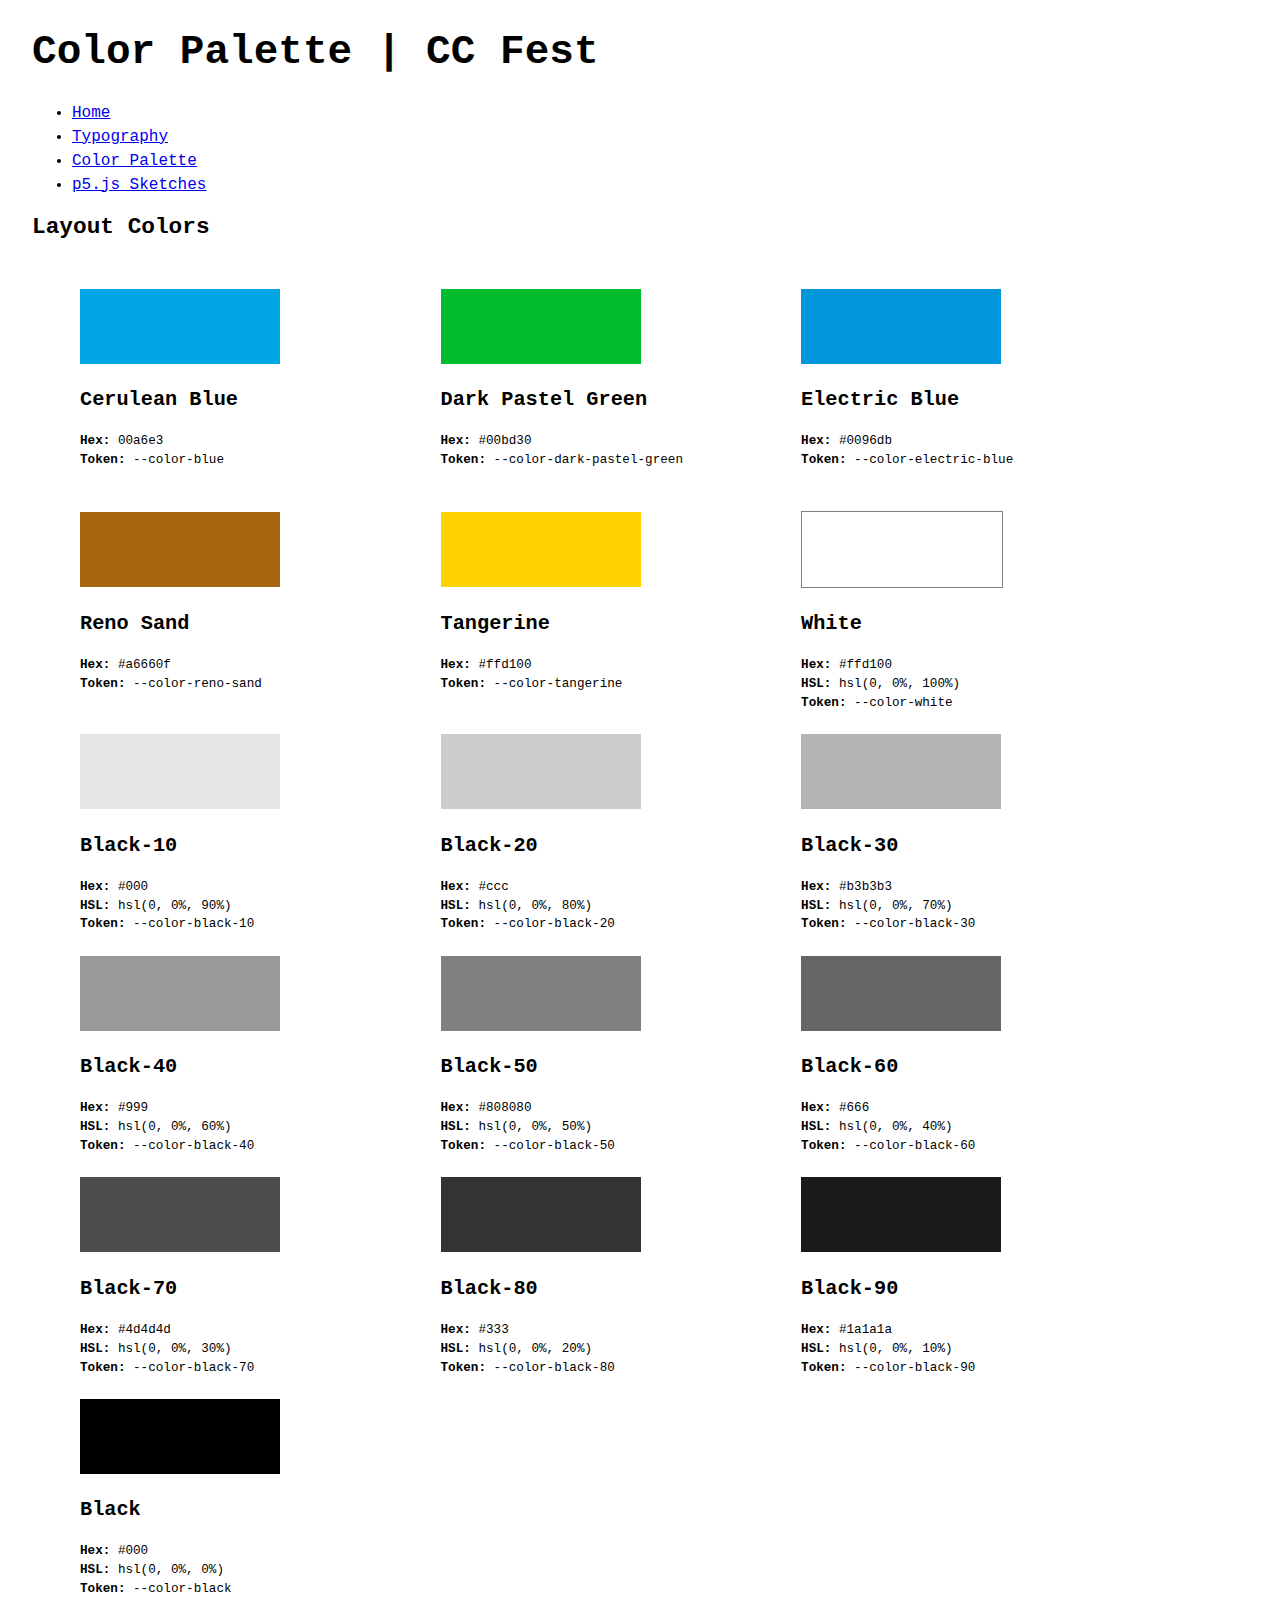
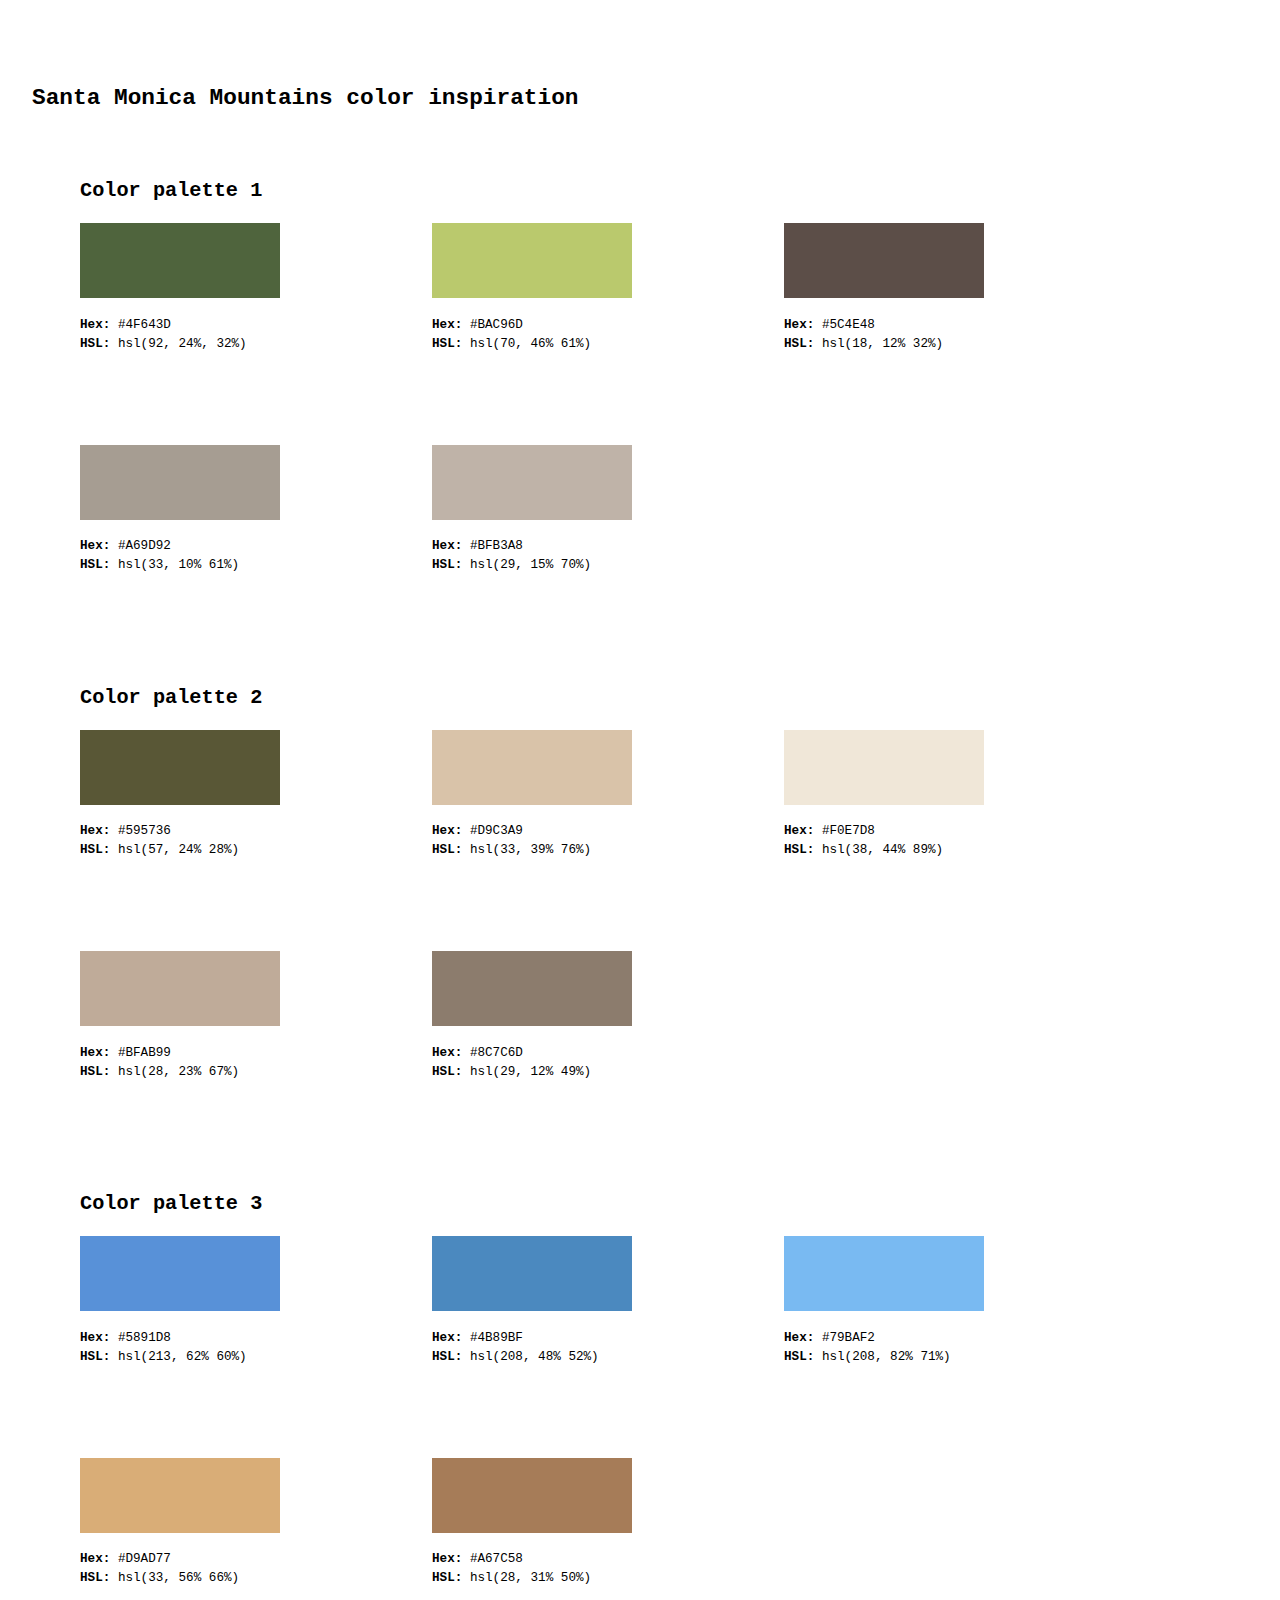
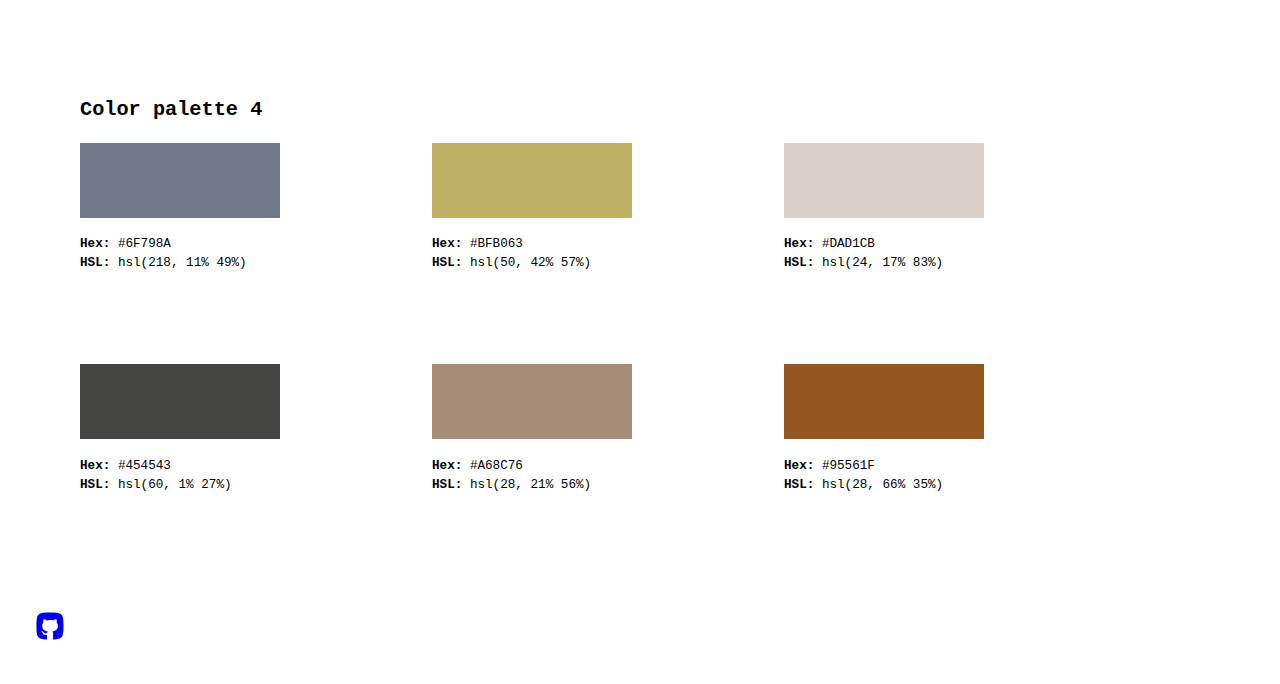
==== commit 4d48ec08: "🚂🚆 Updated with Glitch" ====
--- a/color.html
+++ b/color.html
@@ -35,7 +35,6 @@
         display: grid;
         row-gap: 2vw;
         grid-template-columns: repeat(auto-fill, minmax(300px, 1fr));
-        
       }
 
       .swatch {
@@ -305,7 +304,7 @@
             alt=""
           />
           <figcaption>
-            <p><b>Color palette 1</b></p>
+            <h3>Color palette 1</h3>
             <section class="palette">
               <div class="swatch">
                 <div style="background: #4F643D;"></div>
@@ -362,7 +361,7 @@
             alt=""
           />
           <figcaption>
-            <p><b>Color palette 2</b></p>
+            <h3>Color palette 2</h3>
             <section class="palette">
               <div class="swatch">
                 <div style="background: #595736;"></div>
@@ -419,7 +418,7 @@
             alt=""
           />
           <figcaption>
-            <p><b>Color palette 3</b></p>
+            <h3>Color palette 3</h3>
             <section class="palette">
               <div class="swatch">
                 <div style="background: #5891D8;"></div>
@@ -476,7 +475,7 @@
             alt=""
           />
           <figcaption>
-            <p><b>Color palette 4</b></p>
+            <h3>Color palette 4</h3>
             <section class="palette">
               <div class="swatch">
                 <div style="background: #6F798a;"></div>
@@ -537,5 +536,31 @@
         </figure>
       </div>
     </main>
+
+    <footer>
+      <a href="https://github.com/scottgruber/ccfest-rocks-la">
+        <svg
+          xmlns="http://www.w3.org/2000/svg"
+          width="36"
+          height="36"
+          fill="currentColor"
+          fill-rule="evenodd"
+          stroke-linejoin="round"
+          stroke-miterlimit="1.414"
+          aria-label="github"
+          clip-rule="evenodd"
+          viewBox="0 0 32 32"
+        >
+          <path
+            d="M18.837 27.966C27.179 27.725 28 25.969 28 16 28 5 27 4 16 4S4 5 4 16c0 9.995.826 11.734 9.228 11.968a.503.503 0 00.1-.321c0-.25-.01-2.816-.015-3.699-3.037.639-3.678-1.419-3.678-1.419-.497-1.222-1.213-1.548-1.213-1.548-.991-.656.075-.643.075-.643 1.096.075 1.673 1.091 1.673 1.091.974 1.617 2.556 1.15 3.178.879.099-.683.381-1.15.693-1.414-2.425-.267-4.974-1.175-4.974-5.23 0-1.155.426-2.099 1.124-2.839-.113-.268-.487-1.344.107-2.8 0 0 .917-.285 3.003 1.084a10.755 10.755 0 012.734-.356c.927.004 1.861.121 2.734.356 2.085-1.369 3-1.084 3-1.084.596 1.456.221 2.532.108 2.8.7.74 1.123 1.684 1.123 2.839 0 4.065-2.553 4.96-4.986 5.221.392.327.741.973.741 1.96a1298.915 1298.915 0 01-.013 4.802c0 .109.029.224.095.319z"
+          />
+        </svg>
+      </a>
+
+      <!-- ✂️ Copy this script to your project's view: -->
+      <script src="https://button.glitch.me/button.js"></script>
+      <!-- ✂️ Copy this to wherever you want the button to show: -->
+      <div class="glitchButton position-y-top"></div>
+    </footer>
   </body>
 </html>
--- a/style.css
+++ b/style.css
@@ -1,7 +1,6 @@
 @charset "UTF-8";
 
 :root {
-
   --color-blue: #00a6e3;
   --color-lilac: #e8e8e8;
   --color-electric-blue: #0096db;
@@ -22,13 +21,15 @@
   --color-black-20: #ccc;
   --color-black-10: #e6e6e6;
   --color-white: #fff;
-  
-  --font-family-alt: 'Nunito', Helvetica, Arial, sans-serif;
+
+  --font-family-alt: "Nunito", Helvetica, Arial, sans-serif;
   --font-family: var(--font-family-mono);
   --font-family-display: var(--font-family-mono);
-  --font-family-system: -apple-system, BlinkMacSystemFont, "helvetica neue", helvetica, Ubuntu, roboto, noto, segoe ui, arial, sans-serif;
-  --font-family-mono: Menlo, Consolas, Monaco, "Liberation Mono", "Lucida Console", monospace;
-  
+  --font-family-system: -apple-system, BlinkMacSystemFont, "helvetica neue",
+    helvetica, Ubuntu, roboto, noto, segoe ui, arial, sans-serif;
+  --font-family-mono: Menlo, Consolas, Monaco, "Liberation Mono",
+    "Lucida Console", monospace;
+
   --font-weight-thin: 200;
   --font-weight-light: 300;
   --font-weight: 400;
@@ -37,7 +38,7 @@
   --font-weight-bold: 700;
   --font-weight-xbold: 800;
   --font-weight-black: 900;
-  
+
   /* Type scale  major second */
   --text-scale-ratio: 1.125;
 
@@ -56,36 +57,34 @@
   --font-size-small: 0.889rem;
   --font-size-x-small: 0.79rem;
 
-  
   --line-height-text: 1.5;
   --line-height-display: 1.125;
   --line-height-alt: 1.25;
   --line-height: 1;
-  
-  --border-radius-x-small: .25rem;
-  --border-radius-small: .5rem;
-  --border-radius-medium: .75rem;
+
+  --border-radius-x-small: 0.25rem;
+  --border-radius-small: 0.5rem;
+  --border-radius-medium: 0.75rem;
   --border-radius-large: 1rem;
   --border-radius-circle: 50%;
-  
 
   --border-width-hairline: 1px;
   --border-width-thin: 2px;
   --border-width-thick: 4px;
   --border: var(--border-width-hairline) solid var(--blue);
   --border-thick-gold: var(--border-width-thick) solid var(--gold);
-    
+
   --max-width: 90rem;
   --min-width: 60rem;
-  --spacing-x-small: .25rem;
-  --spacing-small: .5rem;
-  --spacing: .75rem;
+  --spacing-x-small: 0.25rem;
+  --spacing-small: 0.5rem;
+  --spacing: 0.75rem;
   --spacing-medium: 1rem;
   --spacing-large: 1.5rem;
-  --spacing-xx-small: .125rem;
+  --spacing-xx-small: 0.125rem;
   --spacing-x-large: 2rem;
   --spacing-xx-large: 3rem;
-  
+
   --bp-x-small: 18.75em;
   --bp-small: 30em;
   --bp-medium: 48em;
@@ -114,7 +113,6 @@
   min-height: 100vh;
   scroll-behavior: smooth;
   text-rendering: optimizeSpeed;
-  
 }
 
 h1,
@@ -181,7 +179,7 @@
   max-width: 100%;
   display: block;
 }
-   
+
 small {
   font-size: var(--font-size-x-small);
 }
@@ -208,43 +206,4 @@
   }
 }
 
-.type-sample {
-  font-size: var(--font-size-display);
-}
-
-
-.thin {
-  font-weight: var(--font-weight-thin);
-}
-
-.light {
-  font-weight: var(--font-weight-light);
-}
-
-.regular {
-  font-weight: var(--font-weight);
-}
-
-.medium {
-  font-weight: var(--font-weight-medium);
-}
-
-.semi-bold {
-  font-weight: var(--font-weight-semi-bold);
-}
-
-.bold {
-  font-weight: var(--font-weight-bold);
-}
-
-.xbold {
-  font-weight: var(--font-weight-xbold);
-}
-
-.black {
-  font-weight: var(--font-weight-black);
-}
-
-.italic {
-  font-style: italic;
-}
+
